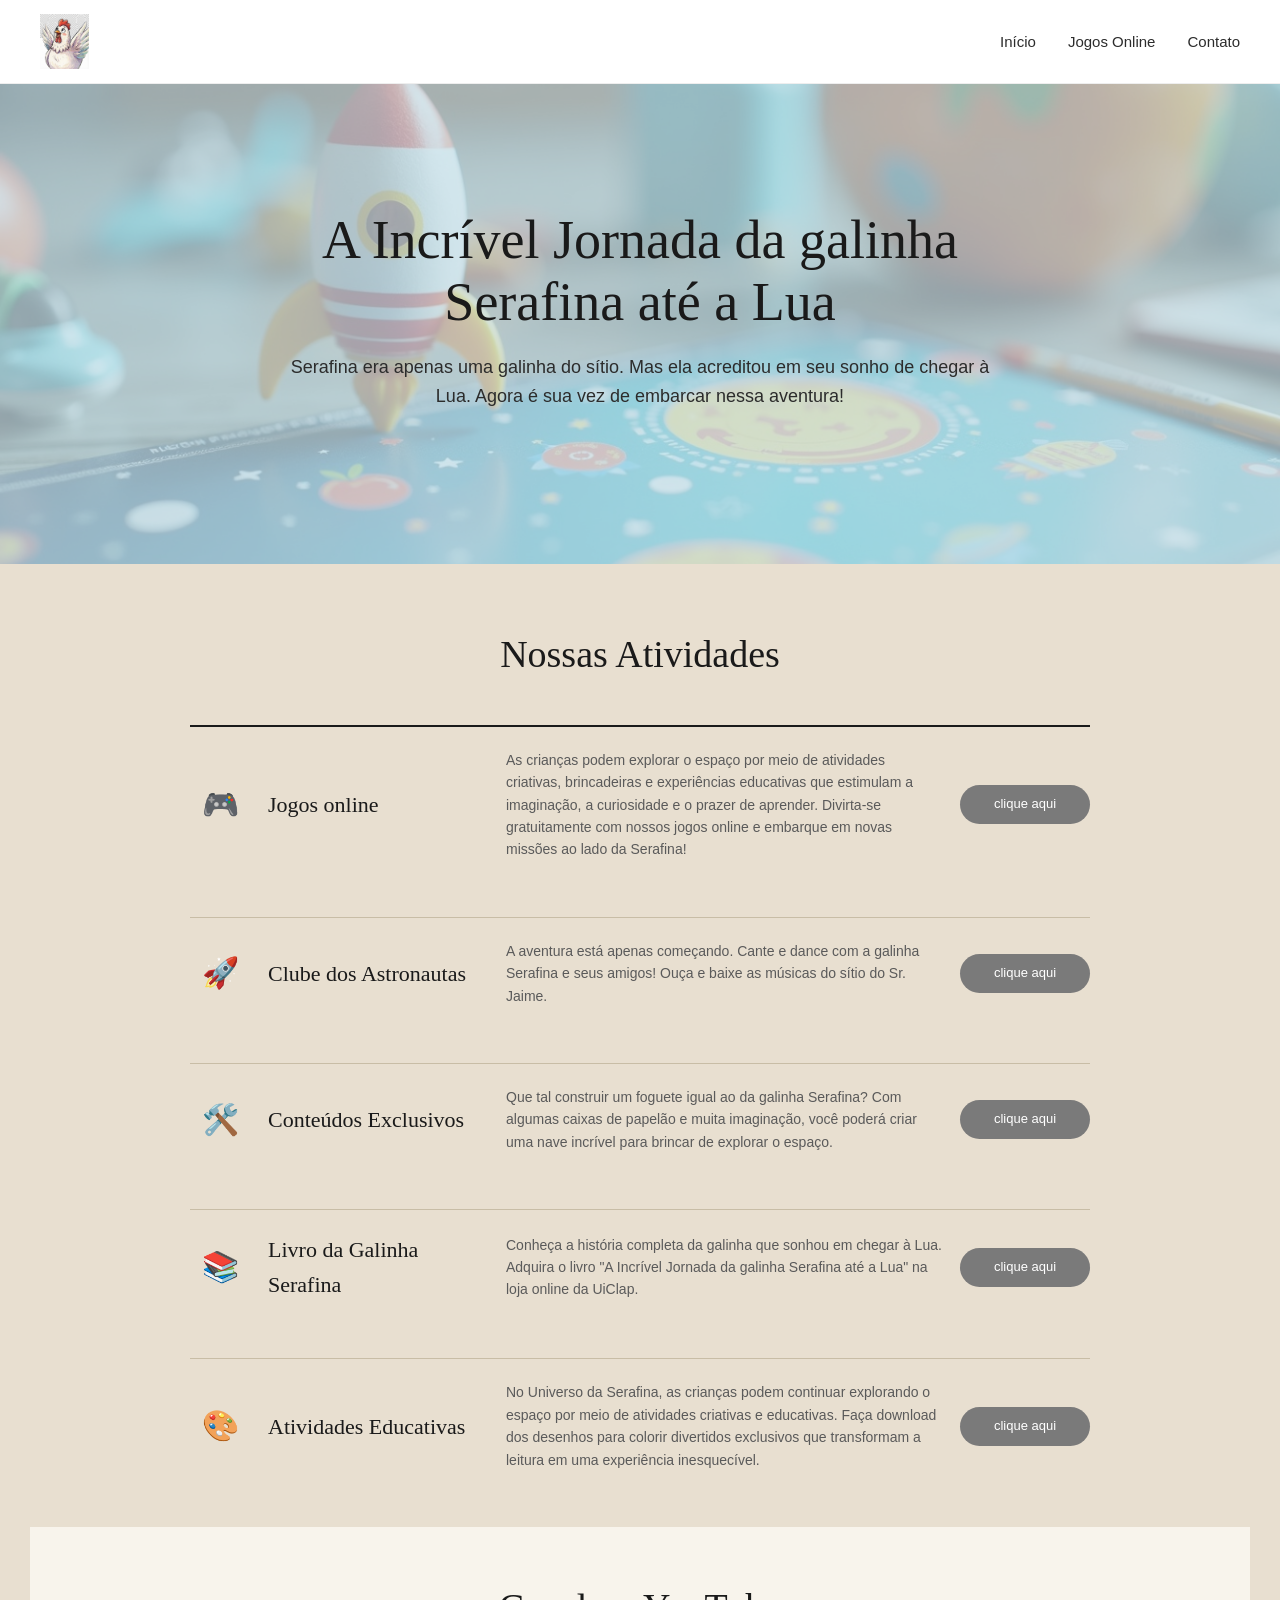
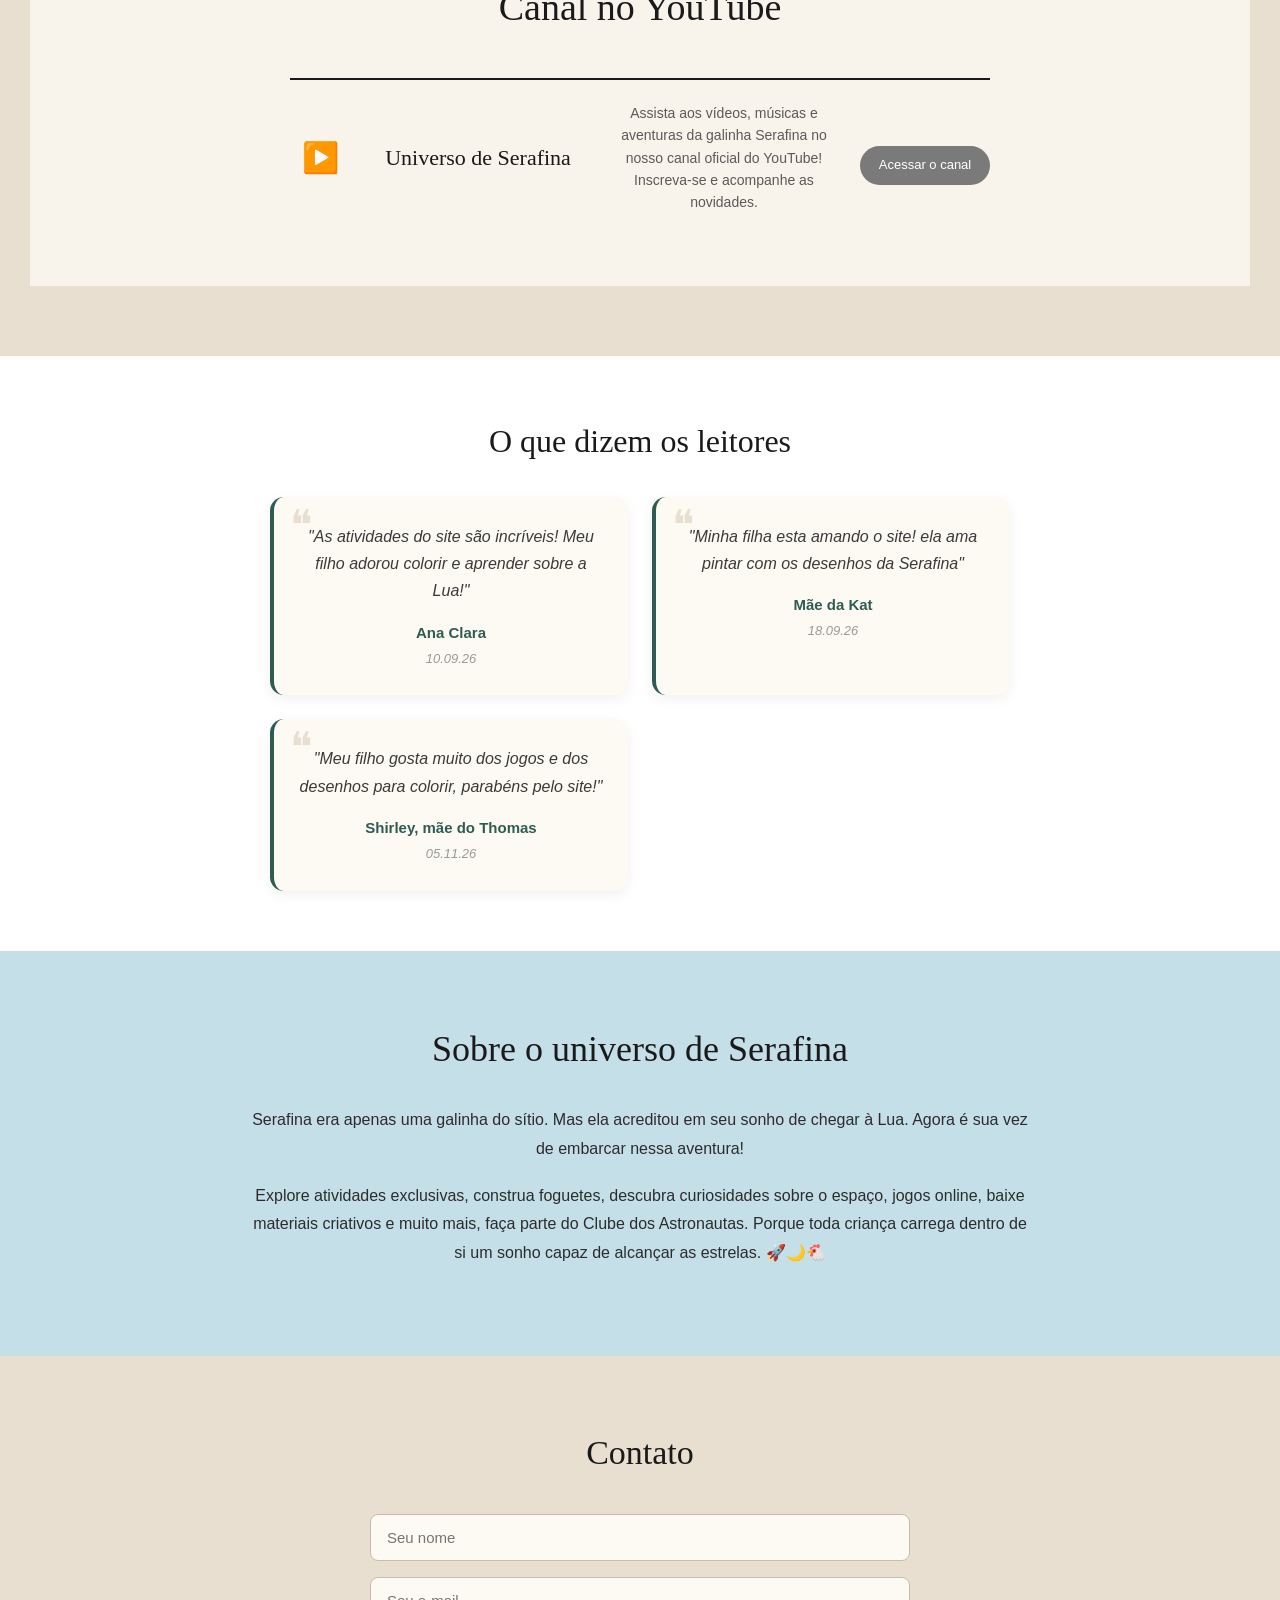
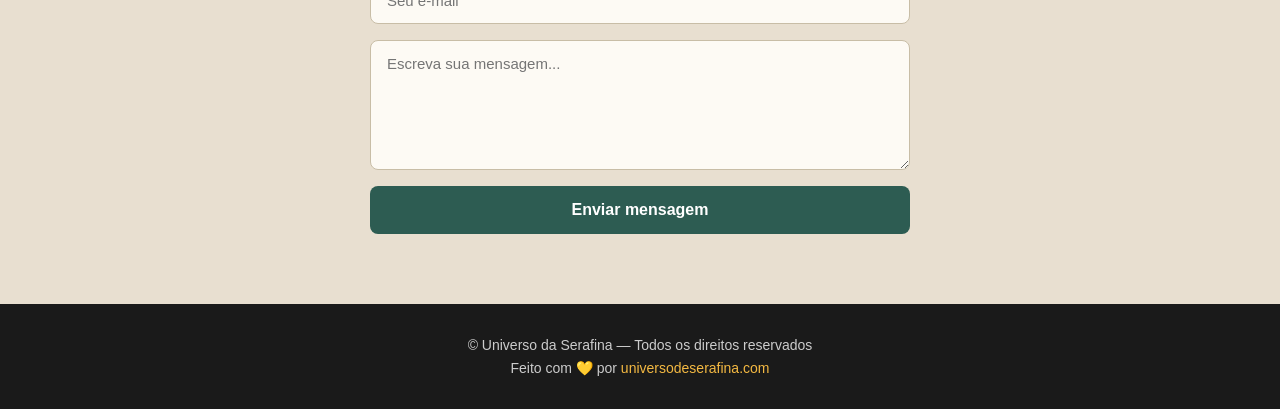
==== index.html @ d9c196f6 "Adiciona depoimento da Shirley e bloco do YouTube" ====
<!DOCTYPE html>
<html lang="pt-BR">
<head>
  <meta charset="UTF-8">
  <meta name="viewport" content="width=device-width, initial-scale=1.0">
  <title>Universo da Serafina — Histórias, atividades e aventuras para crianças</title>
  <meta name="description" content="Bem-vindo ao Universo da Serafina! Histórias, atividades e aventuras para crianças.">
  <link rel="stylesheet" href="css/style.css">
</head>
<body>

  <!-- ========== HEADER ========== -->
  <header>
    <a href="index.html" class="logo">
      <img src="imagens/logo.png" alt="Universo da Serafina">
    </a>
    <nav>
      <ul>
        <li><a href="index.html">Início</a></li>
        <li><a href="jogos.html">Jogos Online</a></li>
        <li><a href="#contato">Contato</a></li>
      </ul>
    </nav>
  </header>

  <!-- ========== HERO ========== -->
  <section class="hero">
    <div class="hero-content">
      <h1>A Incrível Jornada da galinha Serafina até a Lua</h1>
      <p>Serafina era apenas uma galinha do sítio. Mas ela acreditou em seu sonho de chegar à Lua. Agora é sua vez de embarcar nessa aventura!</p>
    </div>
  </section>

  <!-- ========== ATIVIDADES ========== -->
  <section class="atividades">
    <h2>Nossas Atividades</h2>

    <div class="card-atividade">
      <div class="icone">🎮</div>
      <h3>Jogos online</h3>
      <p>As crianças podem explorar o espaço por meio de atividades criativas, brincadeiras e experiências educativas que estimulam a imaginação, a curiosidade e o prazer de aprender. Divirta-se gratuitamente com nossos jogos online e embarque em novas missões ao lado da Serafina!</p>
      <a href="jogos.html" class="btn-card">clique aqui</a>
    </div>

    <div class="card-atividade">
      <div class="icone">🚀</div>
      <h3>Clube dos Astronautas</h3>
      <p>A aventura está apenas começando. Cante e dance com a galinha Serafina e seus amigos! Ouça e baixe as músicas do sítio do Sr. Jaime.</p>
      <a href="musicas.html" class="btn-card">clique aqui</a>
    </div>

    <div class="card-atividade">
      <div class="icone">🛠️</div>
      <h3>Conteúdos Exclusivos</h3>
      <p>Que tal construir um foguete igual ao da galinha Serafina? Com algumas caixas de papelão e muita imaginação, você poderá criar uma nave incrível para brincar de explorar o espaço.</p>
      <a href="foguete.html" class="btn-card">clique aqui</a>
    </div>

    <div class="card-atividade">
      <div class="icone">📚</div>
      <h3>Livro da Galinha Serafina</h3>
      <p>Conheça a história completa da galinha que sonhou em chegar à Lua. Adquira o livro "A Incrível Jornada da galinha Serafina até a Lua" na loja online da UiClap.</p>
      <a href="https://loja.uiclap.com/titulo/ua202649" target="_blank" rel="noopener" class="btn-card">clique aqui</a>
    </div>

    <div class="card-atividade">
      <div class="icone">🎨</div>
      <h3>Atividades Educativas</h3>
      <p>No Universo da Serafina, as crianças podem continuar explorando o espaço por meio de atividades criativas e educativas. Faça download dos desenhos para colorir divertidos exclusivos que transformam a leitura em uma experiência inesquecível.</p>
      <a href="desenhos.html" class="btn-card">clique aqui</a>
    </div>
  <!-- ========== YOUTUBE ========== -->
  <section class="atividades" style="background: #f8f4ec; padding-top: 50px; padding-bottom: 50px;">
    <h2>Canal no YouTube</h2>

    <div class="card-atividade" style="max-width: 700px; margin: 0 auto; text-align: center;">
      <div class="icone">▶️</div>
      <h3>Universo de Serafina</h3>
      <p>Assista aos vídeos, músicas e aventuras da galinha Serafina no nosso canal oficial do YouTube! Inscreva-se e acompanhe as novidades.</p>
      <a href="https://www.youtube.com/@UniversodeSerafina" target="_blank" class="btn-card" style="display: inline-block; margin-top: 15px;">
        Acessar o canal
      </a>
    </div>
  </section>
  </section>

<!-- ========== DEPOIMENTOS ========== -->
<section class="depoimento">
  <h2>O que dizem os leitores</h2>

  <div class="depoimentos-lista">

    <!-- ▼▼▼ DEPOIMENTO 1 ▼▼▼ -->
    <div class="depoimento-card">
      <p class="depoimento-texto">"As atividades do site são incríveis! Meu filho adorou colorir e aprender sobre a Lua!"</p>
      <p class="depoimento-autor">Ana Clara</p>
      <p class="depoimento-data">10.09.26</p>
    </div>
    <!-- ▲▲▲ FIM DO DEPOIMENTO 1 ▲▲▲ -->

    <!-- Adicione novos depoimentos copiando o bloco acima e colando aqui -->
    <!-- ▼▼▼ DEPOIMENTO NOVO ▼▼▼ -->
    <div class="depoimento-card">
      <p class="depoimento-texto">"Minha filha esta amando o site! ela ama pintar com os desenhos da Serafina"</p>
      <p class="depoimento-autor">Mãe da Kat</p>
      <p class="depoimento-data">18.09.26</p>
    </div>
    <!-- ▲▲▲ FIM DO DEPOIMENTO NOVO ▲▲▲ -->
    
    <!-- ▼▼▼ DEPOIMENTO 3 - Shirley ▼▼▼ -->
    <div class="depoimento-card">
      <p class="depoimento-texto">"Meu filho gosta muito dos jogos e dos desenhos para colorir, parabéns pelo site!"</p>
      <p class="depoimento-autor">Shirley, mãe do Thomas</p>
      <p class="depoimento-data">05.11.26</p>
    </div>
    <!-- ▲▲▲ FIM DO DEPOIMENTO 3 ▲▲▲ -->
  </div>
</section>

  <!-- ========== SOBRE ========== -->
  <section class="sobre">
    <div class="sobre-content">
      <h2>Sobre o universo de Serafina</h2>
      <p>Serafina era apenas uma galinha do sítio. Mas ela acreditou em seu sonho de chegar à Lua. Agora é sua vez de embarcar nessa aventura!</p>
      <p>Explore atividades exclusivas, construa foguetes, descubra curiosidades sobre o espaço, jogos online, baixe materiais criativos e muito mais, faça parte do Clube dos Astronautas. Porque toda criança carrega dentro de si um sonho capaz de alcançar as estrelas. 🚀🌙🐔</p>
    </div>
  </section>

  <!-- ========== CONTATO ========== -->
  <section class="contato" id="contato">
    <h2>Contato</h2>
    <form class="form-contato" action="https://formspree.io/f/xoevvyyv" method="POST">
      <input type="text" name="nome" placeholder="Seu nome" required>
      <input type="email" name="email" placeholder="Seu e-mail" required>
      <textarea name="mensagem" placeholder="Escreva sua mensagem..." required></textarea>
      <button type="submit">Enviar mensagem</button>
    </form>
  </section>

  <!-- ========== RODAPÉ ========== -->
  <footer>
    <p>© Universo da Serafina — Todos os direitos reservados</p>
    <p>Feito com 💛 por <a href="https://universodeserafina.com">universodeserafina.com</a></p>
  </footer>

</body>
</html>
---- css/style.css ----
/* ============================================
   UNIVERSO DA SERAFINA — Estilo principal
   ============================================ */

* {
  margin: 0;
  padding: 0;
  box-sizing: border-box;
}

:root {
  --azul-claro: #c5dfe8;
  --bege: #e8dfd0;
  --bege-escuro: #d9cdb8;
  --texto: #2c2c2c;
  --texto-claro: #5a5a5a;
  --verde-agua: #2d5c52;
  --dourado: #f4b942;
  --branco: #ffffff;
}

body {
  font-family: Arial, Helvetica, sans-serif;
  color: var(--texto);
  background: var(--branco);
  line-height: 1.6;
}

h1, h2, h3 {
  font-family: Georgia, 'Times New Roman', serif;
  font-weight: normal;
}

a {
  text-decoration: none;
  color: inherit;
}

img {
  max-width: 100%;
  height: auto;
  display: block;
}

/* ============================================
   HEADER
   ============================================ */

header {
  background: var(--branco);
  padding: 14px 40px;
  display: flex;
  align-items: center;
  justify-content: space-between;
  border-bottom: 1px solid #eee;
  position: sticky;
  top: 0;
  z-index: 100;
}

.logo img {
  height: 55px;
  width: auto;
}

nav ul {
  list-style: none;
  display: flex;
  gap: 32px;
}

nav a {
  color: var(--texto);
  font-size: 15px;
  transition: color 0.2s;
}

nav a:hover {
  color: var(--verde-agua);
}

/* ============================================
   HERO
   ============================================ */

.hero {
  position: relative;
  background-image: url('../imagens/fundo-foguete.jpg');
  background-size: cover;
  background-position: center;
  min-height: 480px;
  display: flex;
  align-items: center;
  justify-content: center;
  text-align: center;
  padding: 60px 30px;
}

.hero::before {
  content: '';
  position: absolute;
  inset: 0;
  background: rgba(197, 223, 232, 0.72);
}

.hero-content {
  position: relative;
  z-index: 2;
  max-width: 720px;
}

.hero h1 {
  font-size: clamp(30px, 6vw, 54px);
  color: #1a1a1a;
  line-height: 1.15;
  margin-bottom: 20px;
}

.hero p {
  font-size: clamp(15px, 2vw, 18px);
  color: var(--texto);
  margin-bottom: 28px;
}

.btn-primario {
  display: inline-block;
  background: var(--verde-agua);
  color: var(--branco);
  padding: 13px 32px;
  border-radius: 30px;
  font-size: 15px;
  font-weight: bold;
  transition: all 0.25s;
  border: none;
  cursor: pointer;
}

.btn-primario:hover {
  background: #1f4740;
  transform: translateY(-2px);
}

/* ============================================
   SEÇÃO ATIVIDADES
   ============================================ */

.atividades {
  background: var(--bege);
  padding: 60px 30px 70px;
}

.atividades h2 {
  font-size: clamp(26px, 4vw, 38px);
  text-align: center;
  color: #1a1a1a;
  margin-bottom: 40px;
}

.card-atividade {
  max-width: 900px;
  margin: 0 auto 34px;
  padding: 22px 0;
  border-top: 1px solid #c8bda6;
  display: grid;
  grid-template-columns: 60px 220px 1fr 130px;
  gap: 18px;
  align-items: center;
}

.card-atividade:first-of-type {
  border-top: 2px solid #1a1a1a;
}

.card-atividade .icone {
  font-size: 30px;
  text-align: center;
}

.card-atividade h3 {
  font-size: 22px;
  color: #1a1a1a;
}

.card-atividade p {
  font-size: 14px;
  color: var(--texto-claro);
}

.card-atividade .btn-card {
  background: #7a7a7a;
  color: var(--branco);
  padding: 9px 18px;
  border-radius: 20px;
  font-size: 13px;
  text-align: center;
  transition: background 0.2s;
  white-space: nowrap;
}

.card-atividade .btn-card:hover {
  background: #5a5a5a;
}

/* ============================================
   DEPOIMENTO
   ============================================ */

.depoimento {
  padding: 60px 30px;
  text-align: center;
  background: var(--branco);
}

.depoimento h2 {
  font-size: clamp(24px, 4vw, 32px);
  margin-bottom: 30px;
  color: #1a1a1a;
}

.depoimento blockquote {
  max-width: 640px;
  margin: 0 auto;
  font-size: 17px;
  font-style: italic;
  color: #3a3a3a;
  line-height: 1.6;
}

.depoimento cite {
  display: block;
  margin-top: 16px;
  font-style: normal;
  font-weight: bold;
  color: var(--verde-agua);
}

.depoimento small {
  display: block;
  color: #999;
  margin-top: 4px;
}

/* ============================================
   SOBRE
   ============================================ */

.sobre {
  background: var(--azul-claro);
  padding: 70px 30px;
}

.sobre-content {
  max-width: 780px;
  margin: 0 auto;
  text-align: center;
}

.sobre h2 {
  font-size: clamp(26px, 4vw, 36px);
  margin-bottom: 28px;
  color: #1a1a1a;
}

.sobre p {
  font-size: 16px;
  color: #2c2c2c;
  line-height: 1.8;
  margin-bottom: 18px;
}

/* ============================================
   CONTATO
   ============================================ */

.contato {
  background: var(--bege);
  padding: 70px 30px;
}

.contato h2 {
  text-align: center;
  font-size: clamp(26px, 4vw, 34px);
  margin-bottom: 34px;
  color: #1a1a1a;
}

.form-contato {
  max-width: 540px;
  margin: 0 auto;
  display: flex;
  flex-direction: column;
  gap: 16px;
}

.form-contato input,
.form-contato textarea {
  width: 100%;
  padding: 14px 16px;
  border: 1px solid #c8bda6;
  border-radius: 8px;
  font-family: inherit;
  font-size: 15px;
  background: #fdfaf4;
}

.form-contato textarea {
  min-height: 130px;
  resize: vertical;
}

.form-contato button {
  background: var(--verde-agua);
  color: var(--branco);
  border: none;
  padding: 15px;
  border-radius: 8px;
  font-size: 16px;
  font-weight: bold;
  cursor: pointer;
  transition: background 0.2s;
}

.form-contato button:hover {
  background: #1f4740;
}

/* ============================================
   RODAPÉ
   ============================================ */

footer {
  background: #1a1a1a;
  color: #ccc;
  text-align: center;
  padding: 30px 20px;
  font-size: 14px;
}

footer a {
  color: var(--dourado);
}

/* ============================================
   PÁGINA DE JOGOS
   ============================================ */

.jogos-intro {
  background: var(--azul-claro);
  padding: 50px 30px;
  text-align: center;
}

.jogos-intro h1 {
  font-size: clamp(28px, 5vw, 42px);
  color: #1a1a1a;
  margin-bottom: 20px;
}

.jogos-intro p {
  max-width: 780px;
  margin: 0 auto;
  font-size: 16px;
  color: #2c2c2c;
  line-height: 1.7;
}

.jogos-lista {
  padding: 60px 30px;
  background: var(--bege);
}

.jogo-card {
  max-width: 900px;
  margin: 0 auto 50px;
  background: var(--branco);
  border-radius: 14px;
  overflow: hidden;
  box-shadow: 0 4px 18px rgba(0,0,0,0.08);
}

.jogo-card-topo {
  display: grid;
  grid-template-columns: 1fr 1fr;
  gap: 24px;
  padding: 26px;
  align-items: center;
}

.jogo-card-topo img {
  width: 100%;
  border-radius: 10px;
}

.jogo-info h3 {
  font-size: 22px;
  color: #1a1a1a;
  margin-bottom: 12px;
}

.jogo-info p {
  font-size: 15px;
  color: var(--texto-claro);
  line-height: 1.6;
  margin-bottom: 16px;
}

.jogo-info ul {
  list-style: none;
  font-size: 14px;
  color: #444;
  margin-bottom: 20px;
}

.jogo-info ul li {
  margin-bottom: 4px;
}

.jogo-info .btn-jogar {
  background: var(--dourado);
  color: #1a1a1a;
  padding: 11px 26px;
  border-radius: 22px;
  font-weight: bold;
  font-size: 14px;
  cursor: pointer;
  border: none;
  transition: background 0.2s;
}

.jogo-info .btn-jogar:hover {
  background: #e0a82e;
}

.jogo-iframe {
  display: none;
  width: 100%;
  border-top: 1px solid #eee;
}

.jogo-iframe.ativo {
  display: block;
}

.jogo-iframe iframe {
  width: 100%;
  height: 720px;
  border: 0;
  display: block;
}

.btn-fechar {
  background: #ddd;
  color: #333;
  border: none;
  padding: 10px 20px;
  font-size: 13px;
  cursor: pointer;
  width: 100%;
}

.btn-fechar:hover {
  background: #ccc;
}

/* ============================================
   RESPONSIVO
   ============================================ */

@media (max-width: 768px) {
  header {
    padding: 12px 20px;
    flex-direction: column;
    gap: 12px;
  }

  nav ul {
    gap: 20px;
  }

  .card-atividade {
    grid-template-columns: 40px 1fr;
    gap: 12px;
    padding: 18px 0;
  }

  .card-atividade p,
  .card-atividade .btn-card {
    grid-column: 2;
  }

  .jogo-card-topo {
    grid-template-columns: 1fr;
  }

  .jogo-iframe iframe {
    height: 600px;
  }
}

@media (max-width: 480px) {
  .hero {
    min-height: 380px;
    padding: 40px 20px;
  }

  .card-atividade .btn-card {
    justify-self: start;
  }

  .jogo-iframe iframe {
    height: 560px;
  }
}

/* ============================================
   PÁGINAS INTERNAS (intro genérica)
   ============================================ */

.pagina-intro {
  background: var(--azul-claro);
  padding: 60px 30px 50px;
  text-align: center;
}

.pagina-intro h1 {
  font-size: clamp(28px, 5vw, 42px);
  color: #1a1a1a;
  margin-bottom: 16px;
}

.pagina-intro p {
  max-width: 720px;
  margin: 0 auto;
  font-size: 17px;
  color: #2c2c2c;
  line-height: 1.6;
}

/* ============================================
   PÁGINA DE MÚSICAS
   ============================================ */

.musicas-lista {
  background: var(--bege);
  padding: 60px 30px 80px;
}

.musica-card {
  max-width: 780px;
  margin: 0 auto 24px;
  background: var(--branco);
  border-radius: 14px;
  padding: 22px 26px;
  display: grid;
  grid-template-columns: 60px 1fr auto auto;
  gap: 18px;
  align-items: center;
  box-shadow: 0 4px 14px rgba(0,0,0,0.06);
}

.musica-icone {
  font-size: 32px;
  text-align: center;
}

.musica-info h3 {
  font-size: 20px;
  color: #1a1a1a;
  margin-bottom: 4px;
}

.musica-autor {
  font-size: 13px;
  color: #888;
}

.musica-card audio {
  height: 40px;
  max-width: 260px;
}

.btn-download {
  background: var(--verde-agua);
  color: var(--branco);
  padding: 10px 18px;
  border-radius: 22px;
  font-size: 13px;
  font-weight: bold;
  white-space: nowrap;
  transition: background 0.2s;
  display: inline-block;
  text-align: center;
}

.btn-download:hover {
  background: #1f4740;
}

/* Responsivo músicas */
@media (max-width: 720px) {
  .musica-card {
    grid-template-columns: 1fr;
    text-align: center;
    padding: 22px 20px;
  }

  .musica-card audio {
    width: 100%;
    max-width: 100%;
  }

  .btn-download {
    justify-self: center;
  }
}

/* ============================================
   PÁGINA DO FOGUETE
   ============================================ */

.foguete-conteudo {
  background: var(--bege);
  padding: 60px 30px 80px;
}

.foguete-card {
  max-width: 640px;
  margin: 0 auto 40px;
  background: var(--branco);
  border-radius: 16px;
  padding: 40px 30px;
  text-align: center;
  box-shadow: 0 6px 20px rgba(0,0,0,0.08);
}

.foguete-icone {
  font-size: 56px;
  margin-bottom: 16px;
}

.foguete-card h2 {
  font-size: 26px;
  color: #1a1a1a;
  margin-bottom: 16px;
}

.foguete-card p {
  font-size: 16px;
  color: var(--texto-claro);
  line-height: 1.7;
  margin-bottom: 24px;
}

.btn-grande {
  font-size: 17px;
  padding: 15px 38px;
}

.foguete-aviso {
  max-width: 640px;
  margin: 0 auto 50px;
  background: #fff4d6;
  border-left: 5px solid var(--dourado);
  padding: 16px 22px;
  border-radius: 8px;
  font-size: 15px;
  color: #6b4f0f;
  line-height: 1.6;
}

.foguete-passos {
  max-width: 720px;
  margin: 0 auto 50px;
}

.foguete-passos h2 {
  text-align: center;
  font-size: 28px;
  color: #1a1a1a;
  margin-bottom: 32px;
}

.passo-item {
  display: flex;
  gap: 20px;
  align-items: flex-start;
  background: var(--branco);
  border-radius: 12px;
  padding: 20px 24px;
  margin-bottom: 16px;
  box-shadow: 0 3px 10px rgba(0,0,0,0.05);
}

.passo-numero {
  flex-shrink: 0;
  width: 42px;
  height: 42px;
  background: var(--verde-agua);
  color: var(--branco);
  border-radius: 50%;
  display: flex;
  align-items: center;
  justify-content: center;
  font-size: 20px;
  font-weight: bold;
}

.passo-item h3 {
  font-size: 18px;
  color: #1a1a1a;
  margin-bottom: 6px;
}

.passo-item p {
  font-size: 14px;
  color: var(--texto-claro);
  line-height: 1.6;
}

.foguete-cta {
  max-width: 640px;
  margin: 0 auto;
  text-align: center;
  padding: 30px;
  background: var(--azul-claro);
  border-radius: 16px;
}

.foguete-cta p {
  font-size: 17px;
  color: #1a1a1a;
  margin-bottom: 20px;
  font-weight: bold;
}

/* Responsivo foguete */
@media (max-width: 600px) {
  .foguete-card {
    padding: 30px 22px;
  }

  .passo-item {
    padding: 16px 18px;
    gap: 14px;
  }

  .passo-numero {
    width: 36px;
    height: 36px;
    font-size: 17px;
  }
}

/* ============================================
   PÁGINA DE DESENHOS
   ============================================ */

.galeria-desenhos {
  background: var(--bege);
  padding: 60px 30px 80px;
}

.galeria-grid {
  max-width: 1100px;
  margin: 0 auto;
  display: grid;
  grid-template-columns: repeat(auto-fill, minmax(240px, 1fr));
  gap: 26px;
}

.desenho-card {
  background: var(--branco);
  border-radius: 14px;
  overflow: hidden;
  box-shadow: 0 4px 14px rgba(0,0,0,0.07);
  text-align: center;
  padding-bottom: 18px;
  transition: transform 0.2s, box-shadow 0.2s;
}

.desenho-card:hover {
  transform: translateY(-3px);
  box-shadow: 0 8px 22px rgba(0,0,0,0.12);
}

.desenho-card img {
  width: 100%;
  aspect-ratio: 3/4;
  object-fit: cover;
  background: #f4f4f4;
  border-bottom: 1px solid #eee;
}

.desenho-titulo {
  font-size: 14px;
  color: #1a1a1a;
  font-weight: bold;
  margin: 14px 14px 12px;
  line-height: 1.4;
  min-height: 40px;
}

.desenho-card .btn-download {
  display: inline-block;
}

/* Responsivo galeria */
@media (max-width: 600px) {
  .galeria-grid {
    grid-template-columns: repeat(auto-fill, minmax(150px, 1fr));
    gap: 16px;
  }

  .desenho-titulo {
    font-size: 12px;
    min-height: auto;
    margin: 10px 8px 8px;
  }

  .desenho-card .btn-download {
    font-size: 12px;
    padding: 8px 14px;
  }
}

/* ============================================
   DEPOIMENTOS (versão atualizada)
   ============================================ */

.depoimentos-lista {
  max-width: 780px;
  margin: 0 auto;
  display: grid;
  grid-template-columns: repeat(auto-fit, minmax(280px, 1fr));
  gap: 24px;
  padding: 0 20px;
}

.depoimento-card {
  background: #fdfaf4;
  border-radius: 14px;
  padding: 26px 24px;
  box-shadow: 0 4px 14px rgba(0,0,0,0.06);
  position: relative;
  border-left: 4px solid var(--verde-agua);
}

.depoimento-card::before {
  content: '❝';
  position: absolute;
  top: 8px;
  left: 16px;
  font-size: 42px;
  color: #e8dfd0;
  font-family: Georgia, serif;
  line-height: 1;
}

.depoimento-texto {
  font-size: 16px;
  font-style: italic;
  color: #3a3a3a;
  line-height: 1.7;
  margin-bottom: 16px;
  position: relative;
  z-index: 1;
}

.depoimento-autor {
  font-weight: bold;
  color: var(--verde-agua);
  font-size: 15px;
  margin-bottom: 4px;
}

.depoimento-data {
  font-size: 13px;
  color: #999;
  font-style: italic;
}
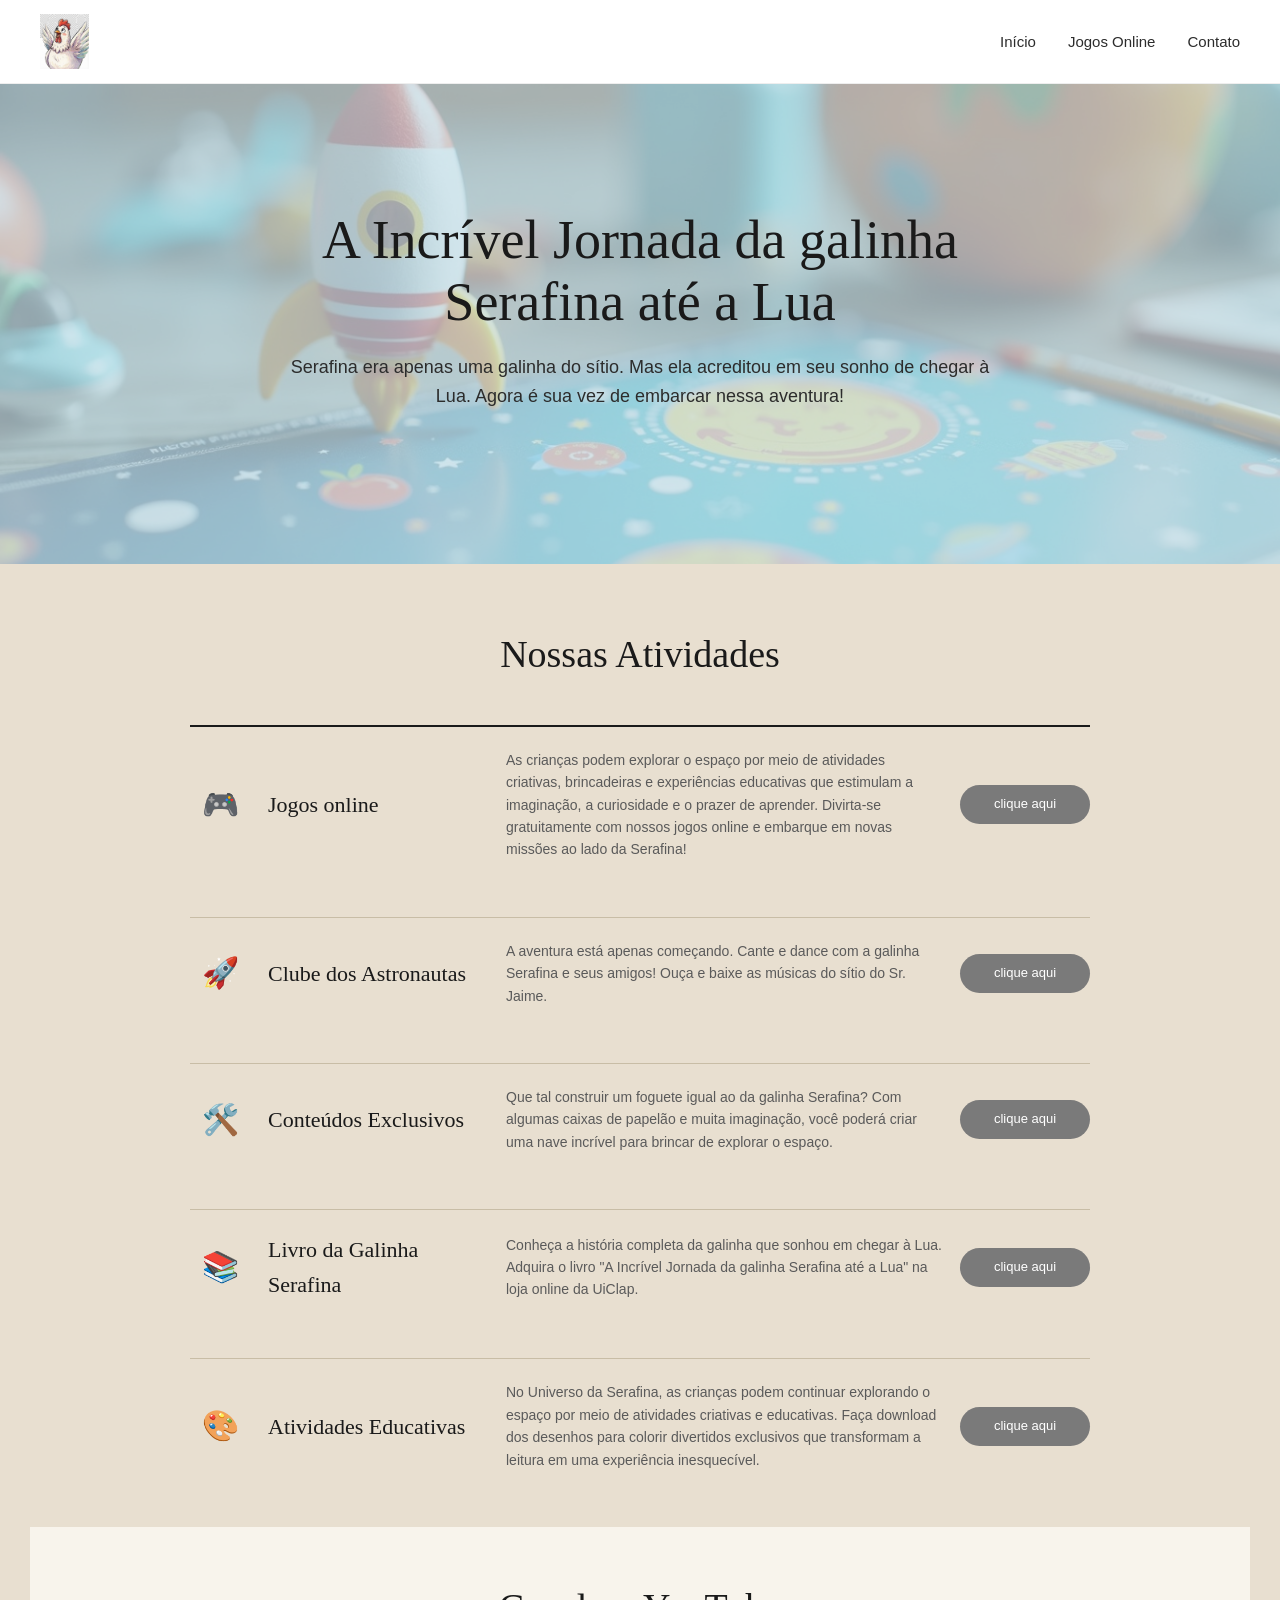
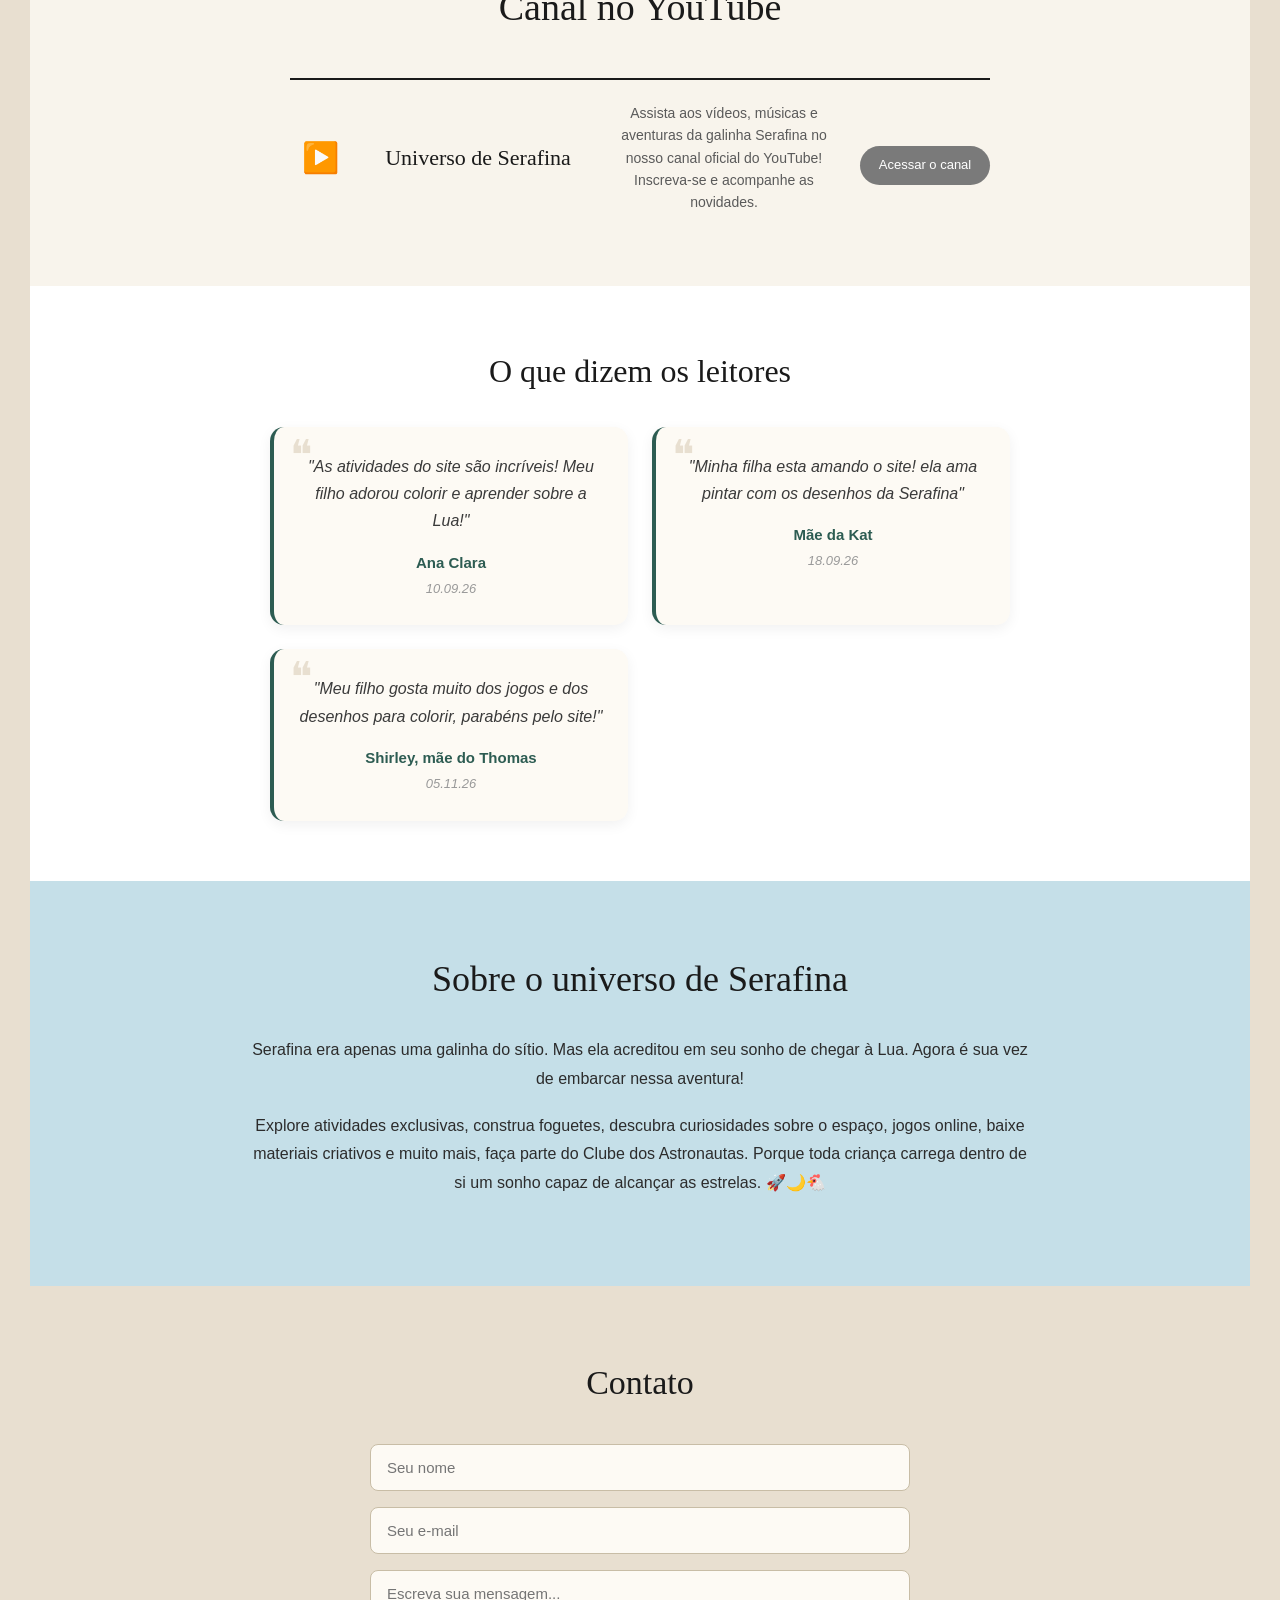
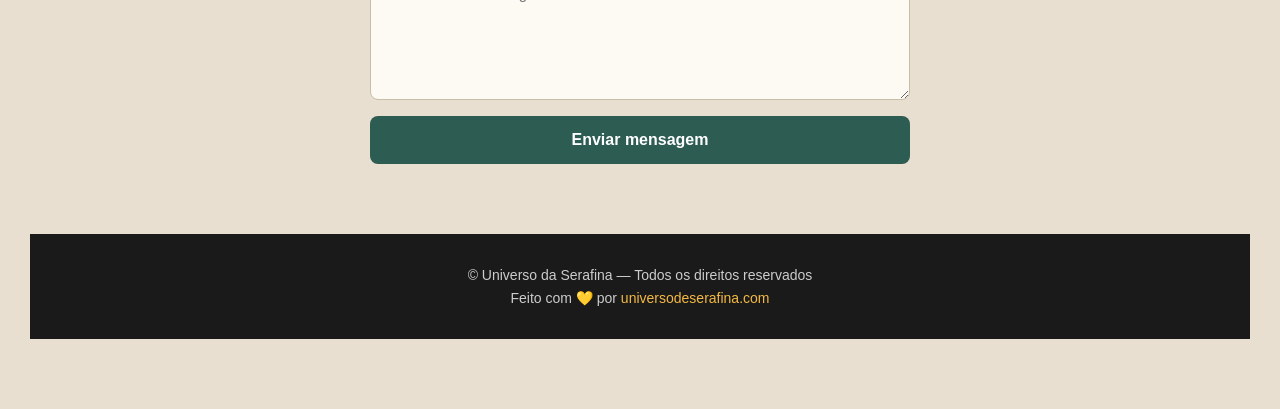
==== commit b2da7035: "Update index.html" ====
--- a/index.html
+++ b/index.html
@@ -69,7 +69,8 @@
       <p>No Universo da Serafina, as crianças podem continuar explorando o espaço por meio de atividades criativas e educativas. Faça download dos desenhos para colorir divertidos exclusivos que transformam a leitura em uma experiência inesquecível.</p>
       <a href="desenhos.html" class="btn-card">clique aqui</a>
     </div>
-  <!-- ========== YOUTUBE ========== -->
+  
+   <!-- ========== YOUTUBE ========== -->
   <section class="atividades" style="background: #f8f4ec; padding-top: 50px; padding-bottom: 50px;">
     <h2>Canal no YouTube</h2>
 
@@ -81,7 +82,6 @@
         Acessar o canal
       </a>
     </div>
-  </section>
   </section>
 
 <!-- ========== DEPOIMENTOS ========== -->
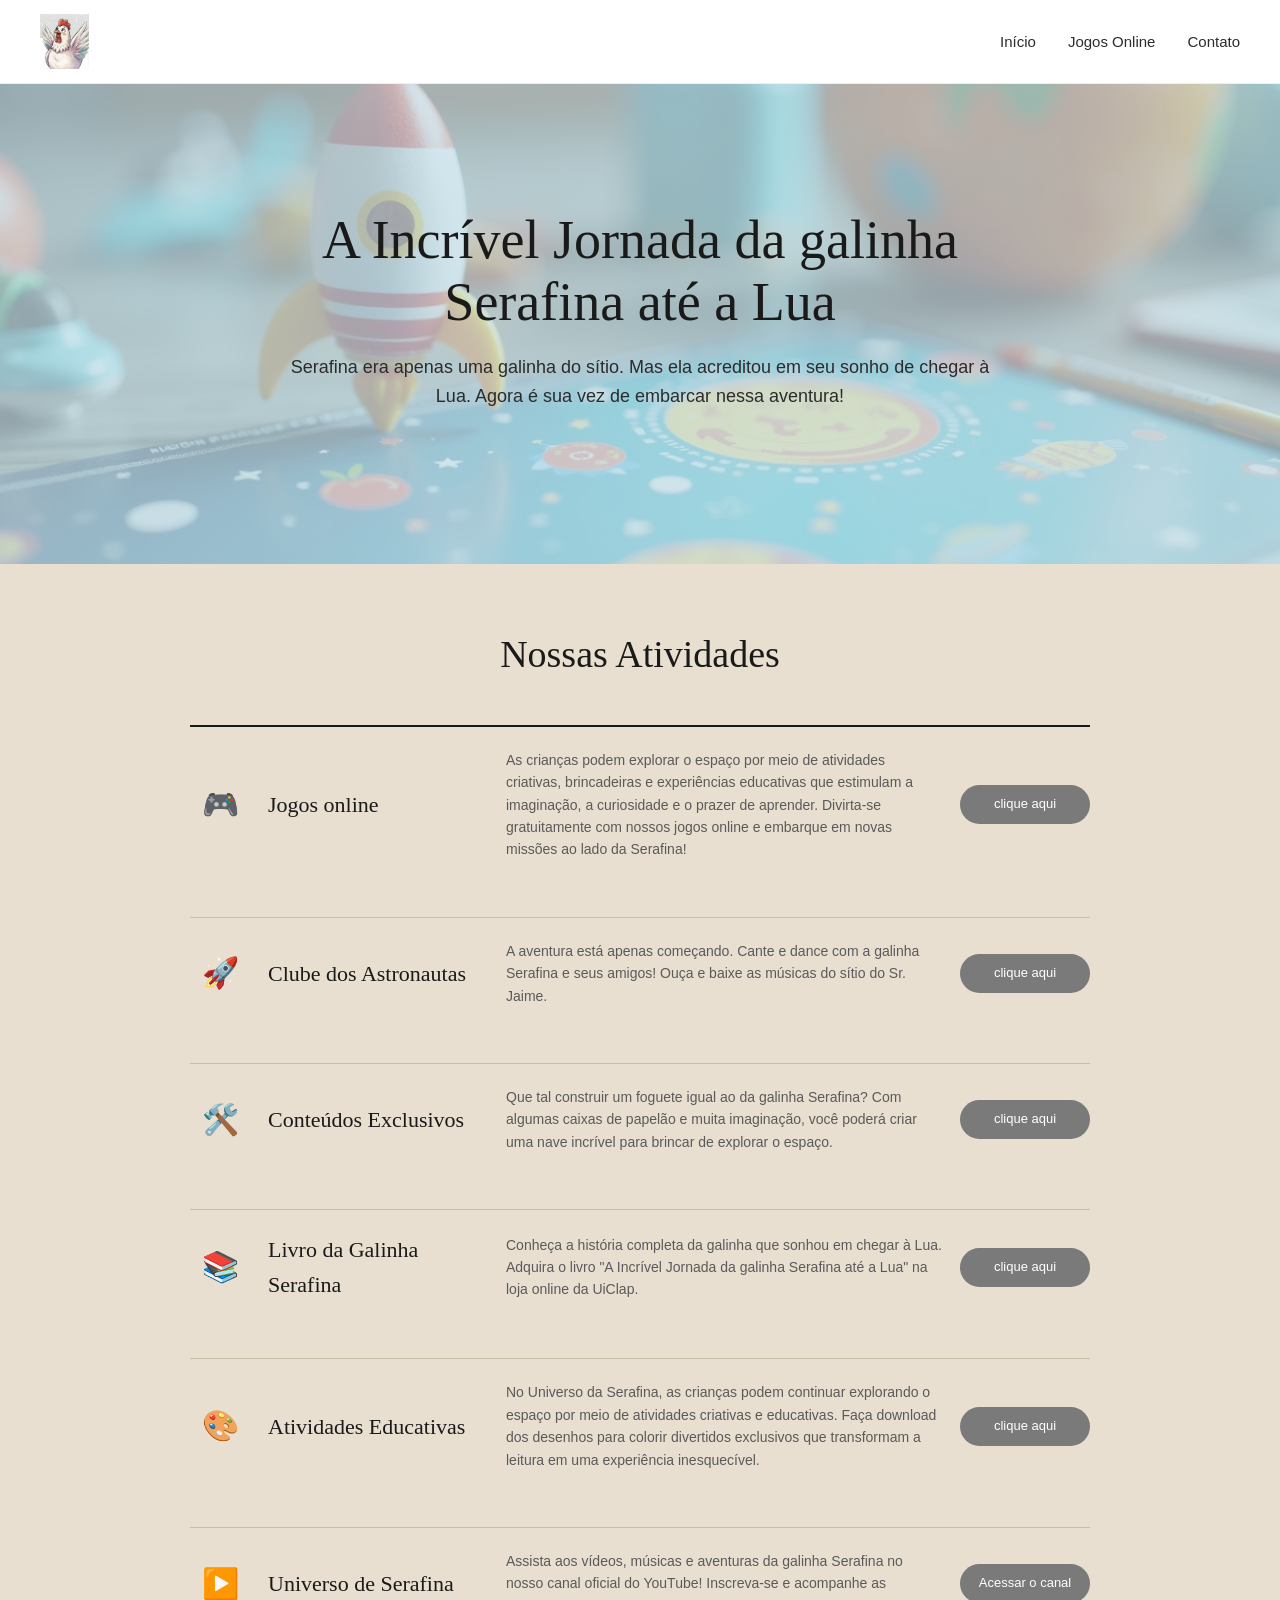
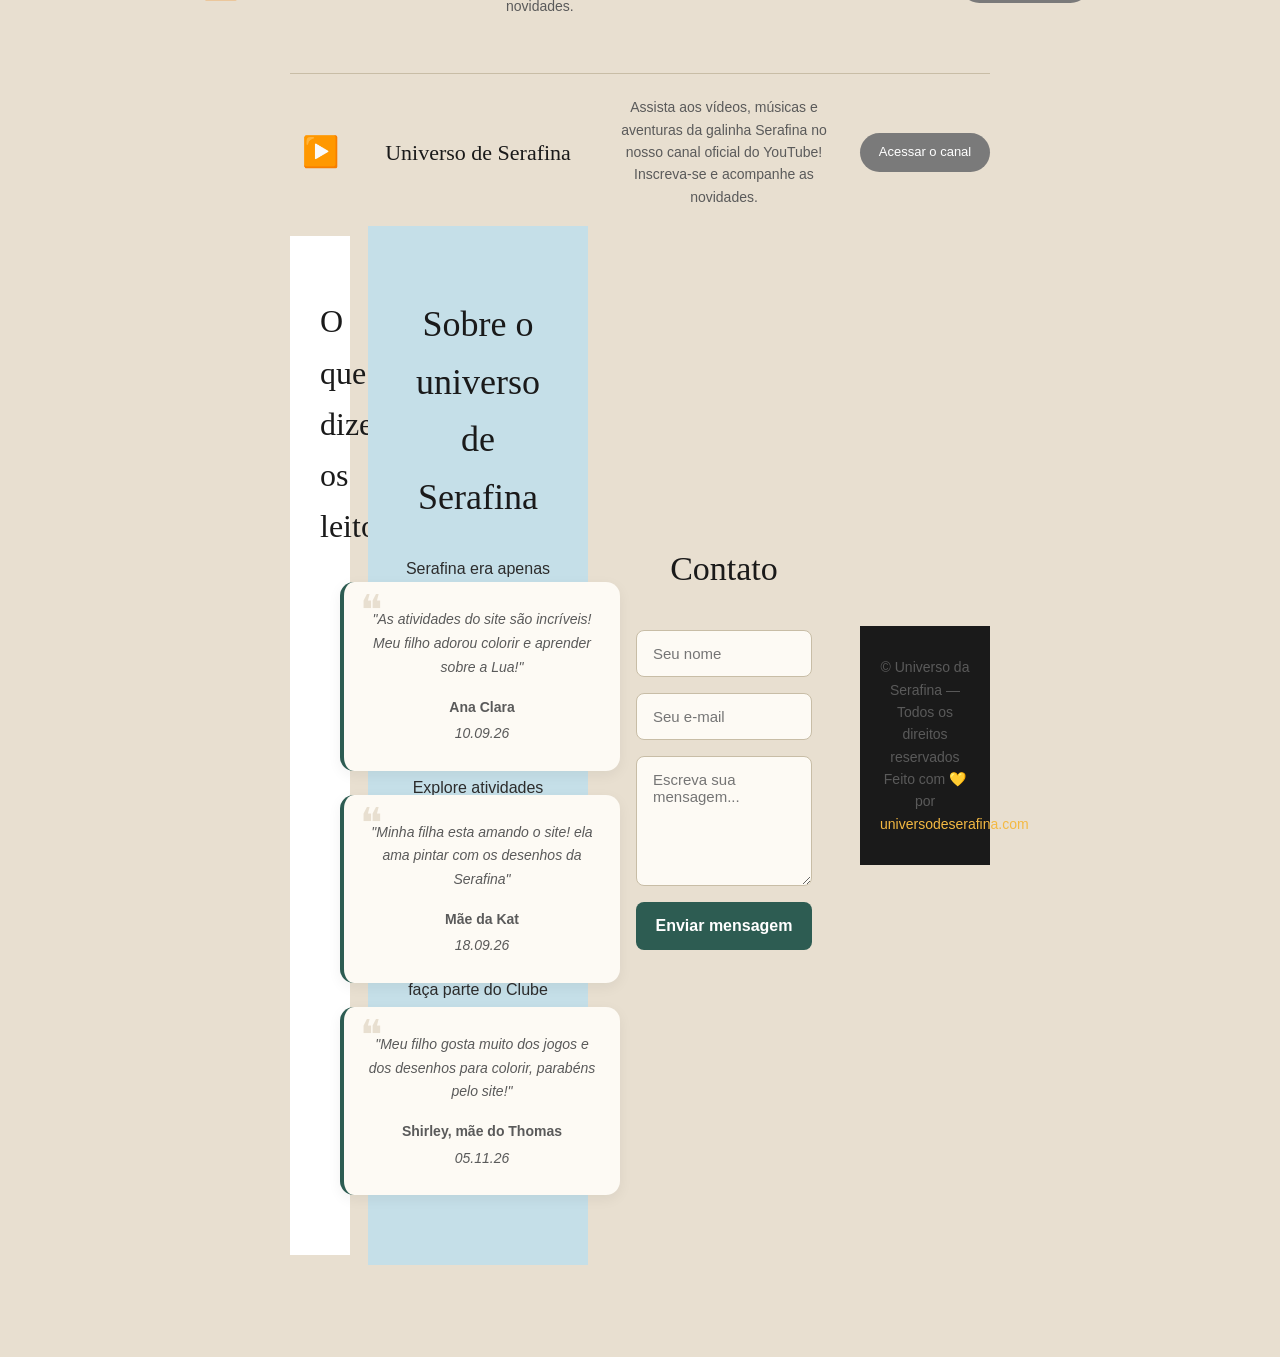
==== commit dd823087: "Update index.html" ====
--- a/index.html
+++ b/index.html
@@ -69,20 +69,20 @@
       <p>No Universo da Serafina, as crianças podem continuar explorando o espaço por meio de atividades criativas e educativas. Faça download dos desenhos para colorir divertidos exclusivos que transformam a leitura em uma experiência inesquecível.</p>
       <a href="desenhos.html" class="btn-card">clique aqui</a>
     </div>
-  
-   <!-- ========== YOUTUBE ========== -->
-  <section class="atividades" style="background: #f8f4ec; padding-top: 50px; padding-bottom: 50px;">
-    <h2>Canal no YouTube</h2>
 
+    <div class="card-atividade">
+     <div class="icone">▶️</div>
+      <h3>Universo de Serafina</h3>
+      <p>Assista aos vídeos, músicas e aventuras da galinha Serafina no nosso canal oficial do YouTube! Inscreva-se e acompanhe as novidades.</p>
+      <a href="desenhos.html" class="btn-card">Acessar o canal</a>
+    </div>
+    
     <div class="card-atividade" style="max-width: 700px; margin: 0 auto; text-align: center;">
       <div class="icone">▶️</div>
       <h3>Universo de Serafina</h3>
       <p>Assista aos vídeos, músicas e aventuras da galinha Serafina no nosso canal oficial do YouTube! Inscreva-se e acompanhe as novidades.</p>
-      <a href="https://www.youtube.com/@UniversodeSerafina" target="_blank" class="btn-card" style="display: inline-block; margin-top: 15px;">
-        Acessar o canal
-      </a>
-    </div>
-  </section>
+      <a href="https://www.youtube.com/@UniversodeSerafina" target="_blank" rel="noopener" class="btn-card">Acessar o canal</a>
+      
 
 <!-- ========== DEPOIMENTOS ========== -->
 <section class="depoimento">
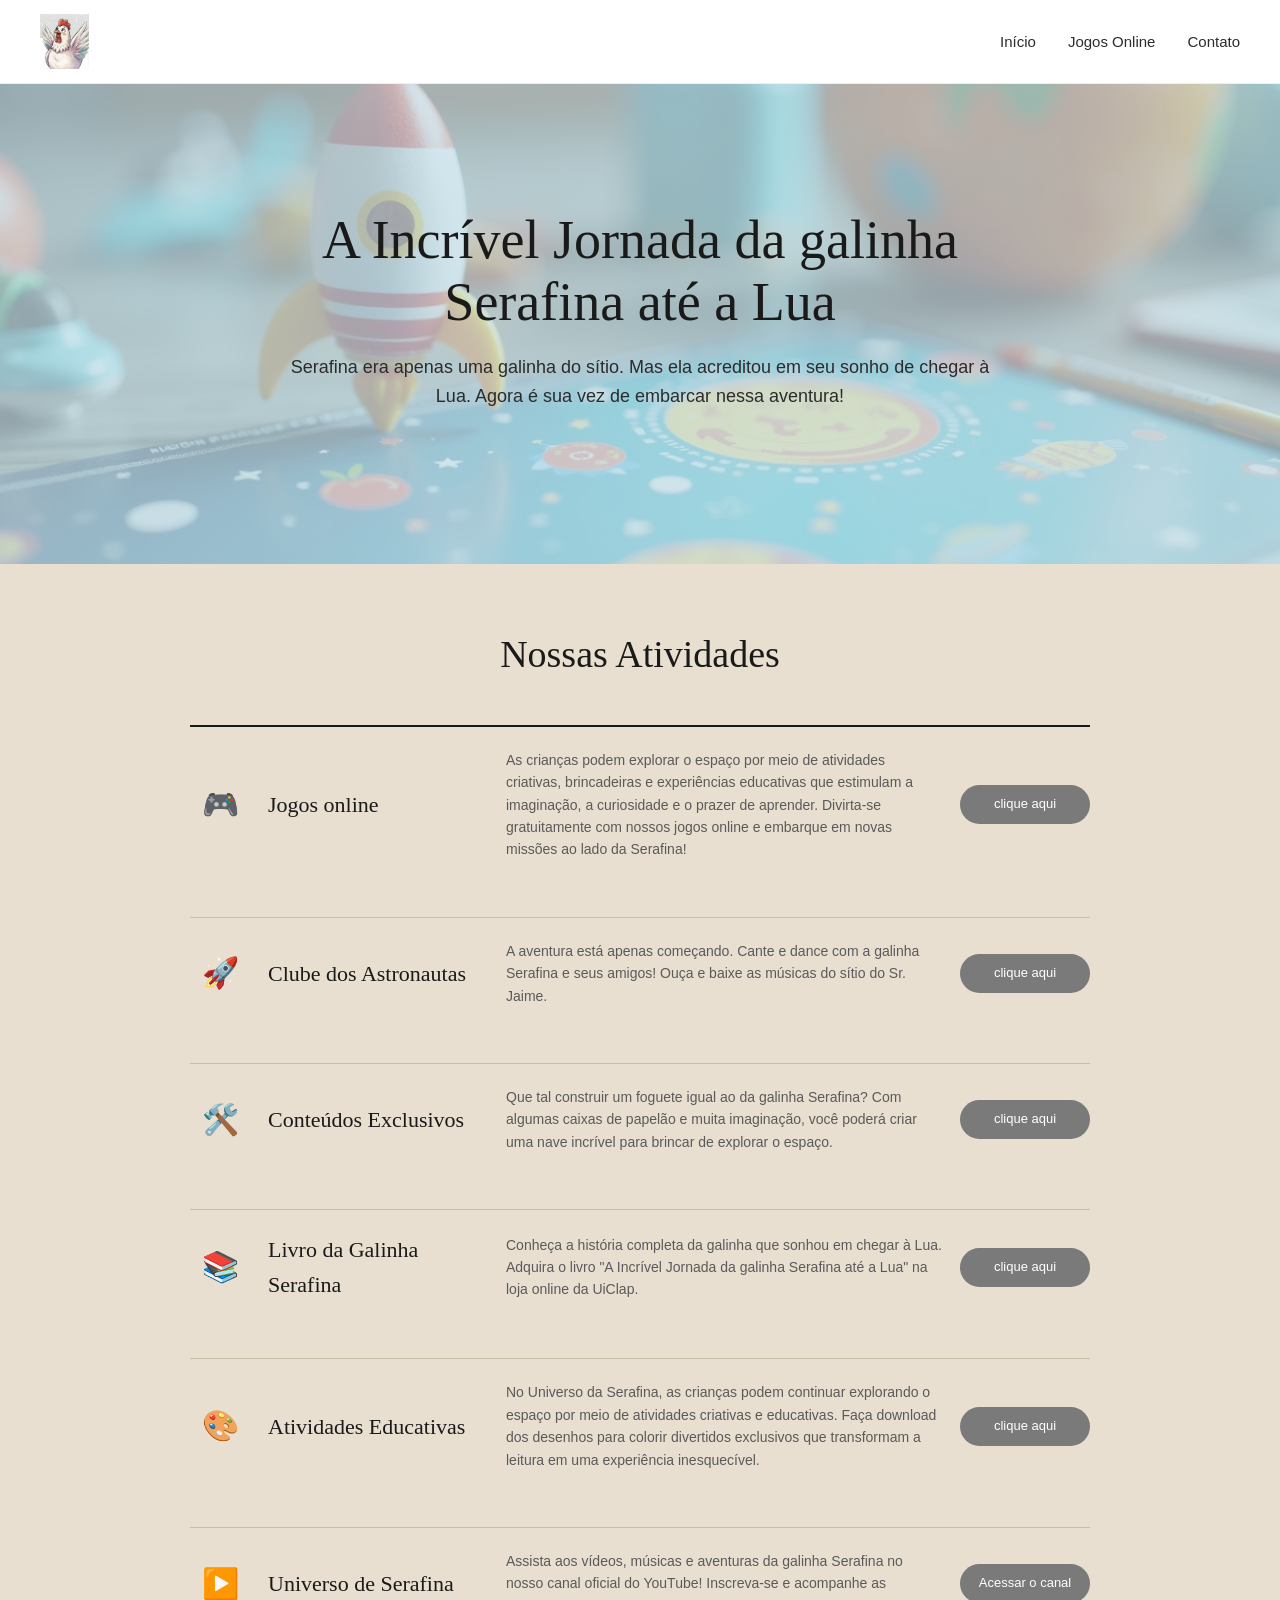
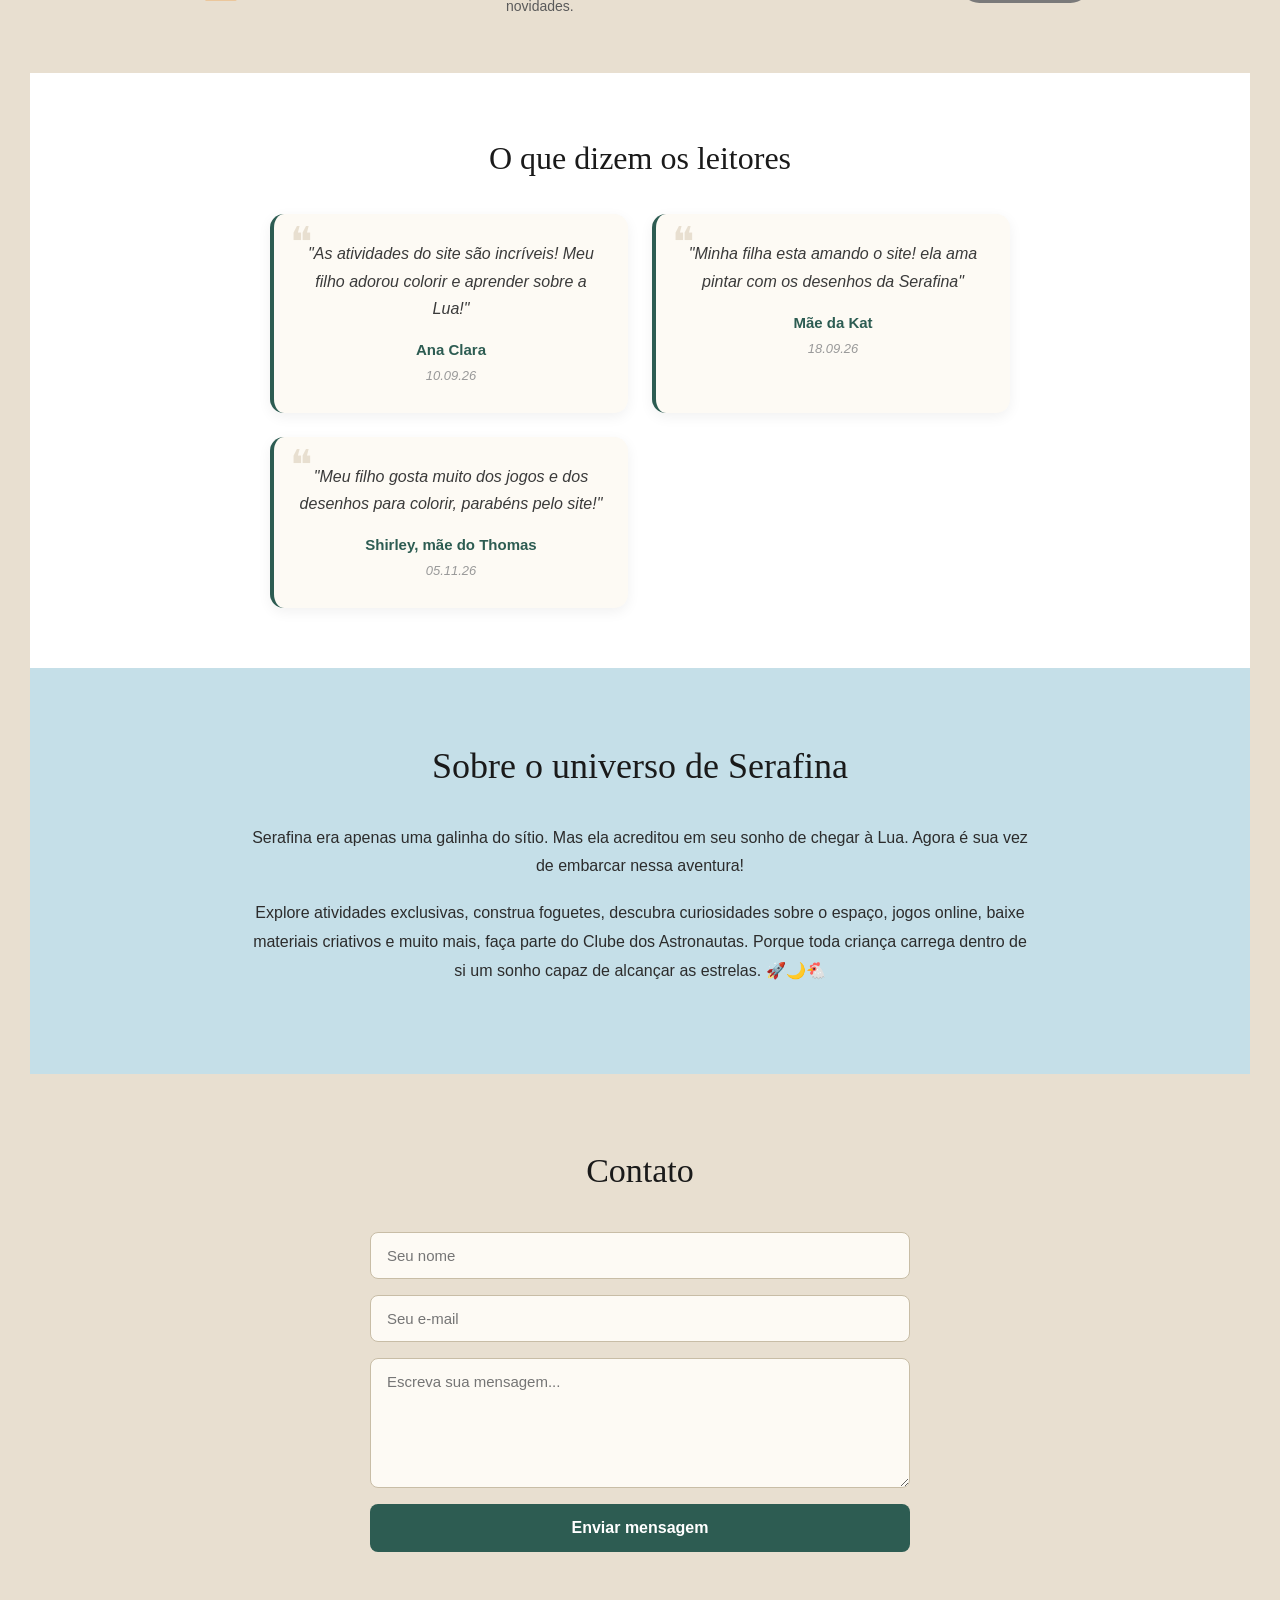
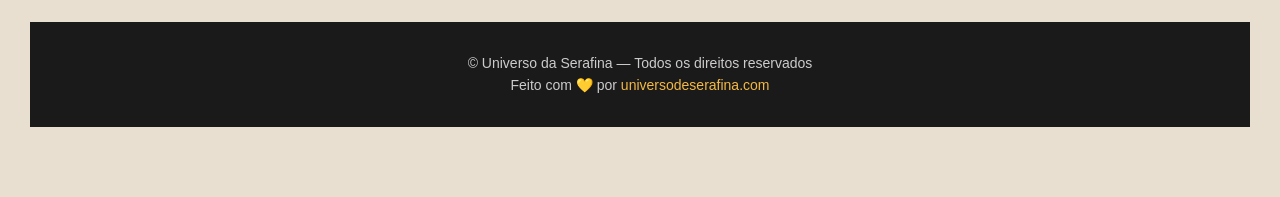
==== commit 65de9789: "Update index.html" ====
--- a/index.html
+++ b/index.html
@@ -71,19 +71,12 @@
     </div>
 
     <div class="card-atividade">
-     <div class="icone">▶️</div>
-      <h3>Universo de Serafina</h3>
-      <p>Assista aos vídeos, músicas e aventuras da galinha Serafina no nosso canal oficial do YouTube! Inscreva-se e acompanhe as novidades.</p>
-      <a href="desenhos.html" class="btn-card">Acessar o canal</a>
-    </div>
-    
-    <div class="card-atividade" style="max-width: 700px; margin: 0 auto; text-align: center;">
       <div class="icone">▶️</div>
       <h3>Universo de Serafina</h3>
       <p>Assista aos vídeos, músicas e aventuras da galinha Serafina no nosso canal oficial do YouTube! Inscreva-se e acompanhe as novidades.</p>
       <a href="https://www.youtube.com/@UniversodeSerafina" target="_blank" rel="noopener" class="btn-card">Acessar o canal</a>
-      
-
+    </div>
+       
 <!-- ========== DEPOIMENTOS ========== -->
 <section class="depoimento">
   <h2>O que dizem os leitores</h2>
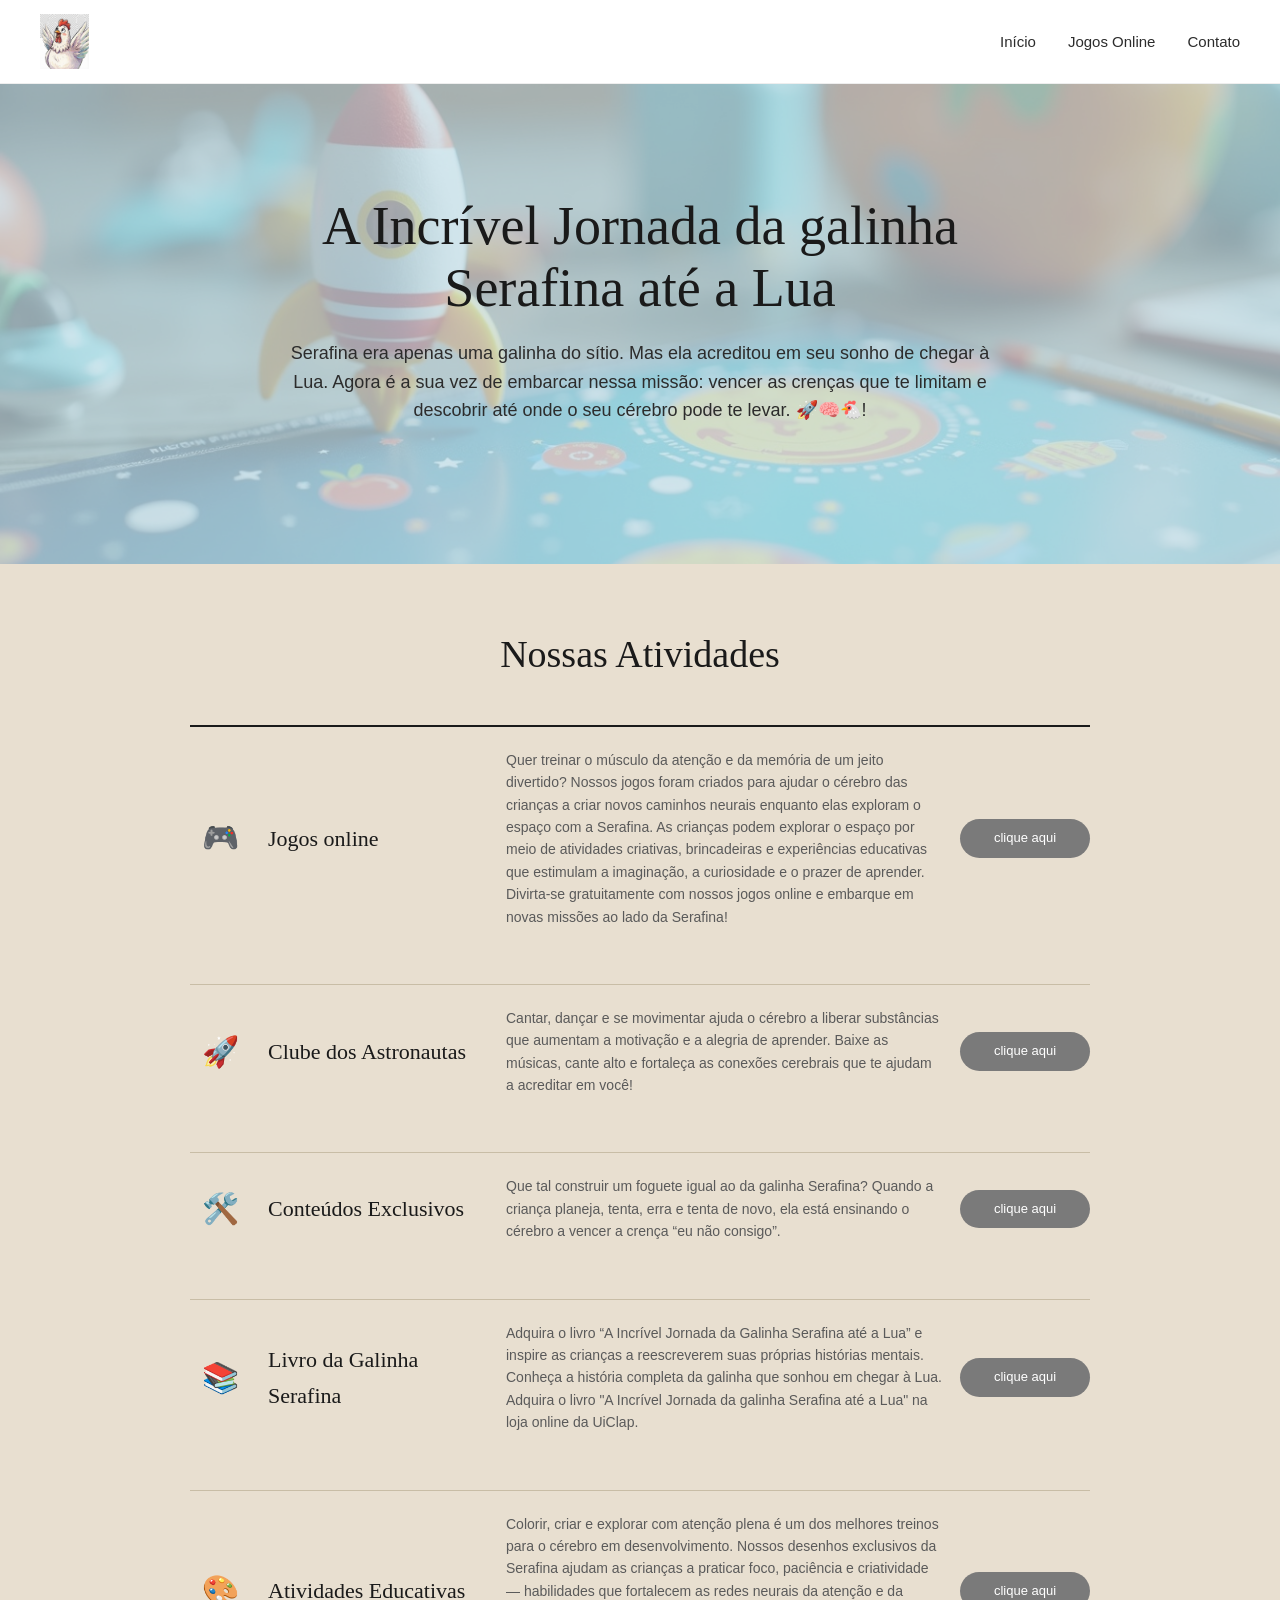
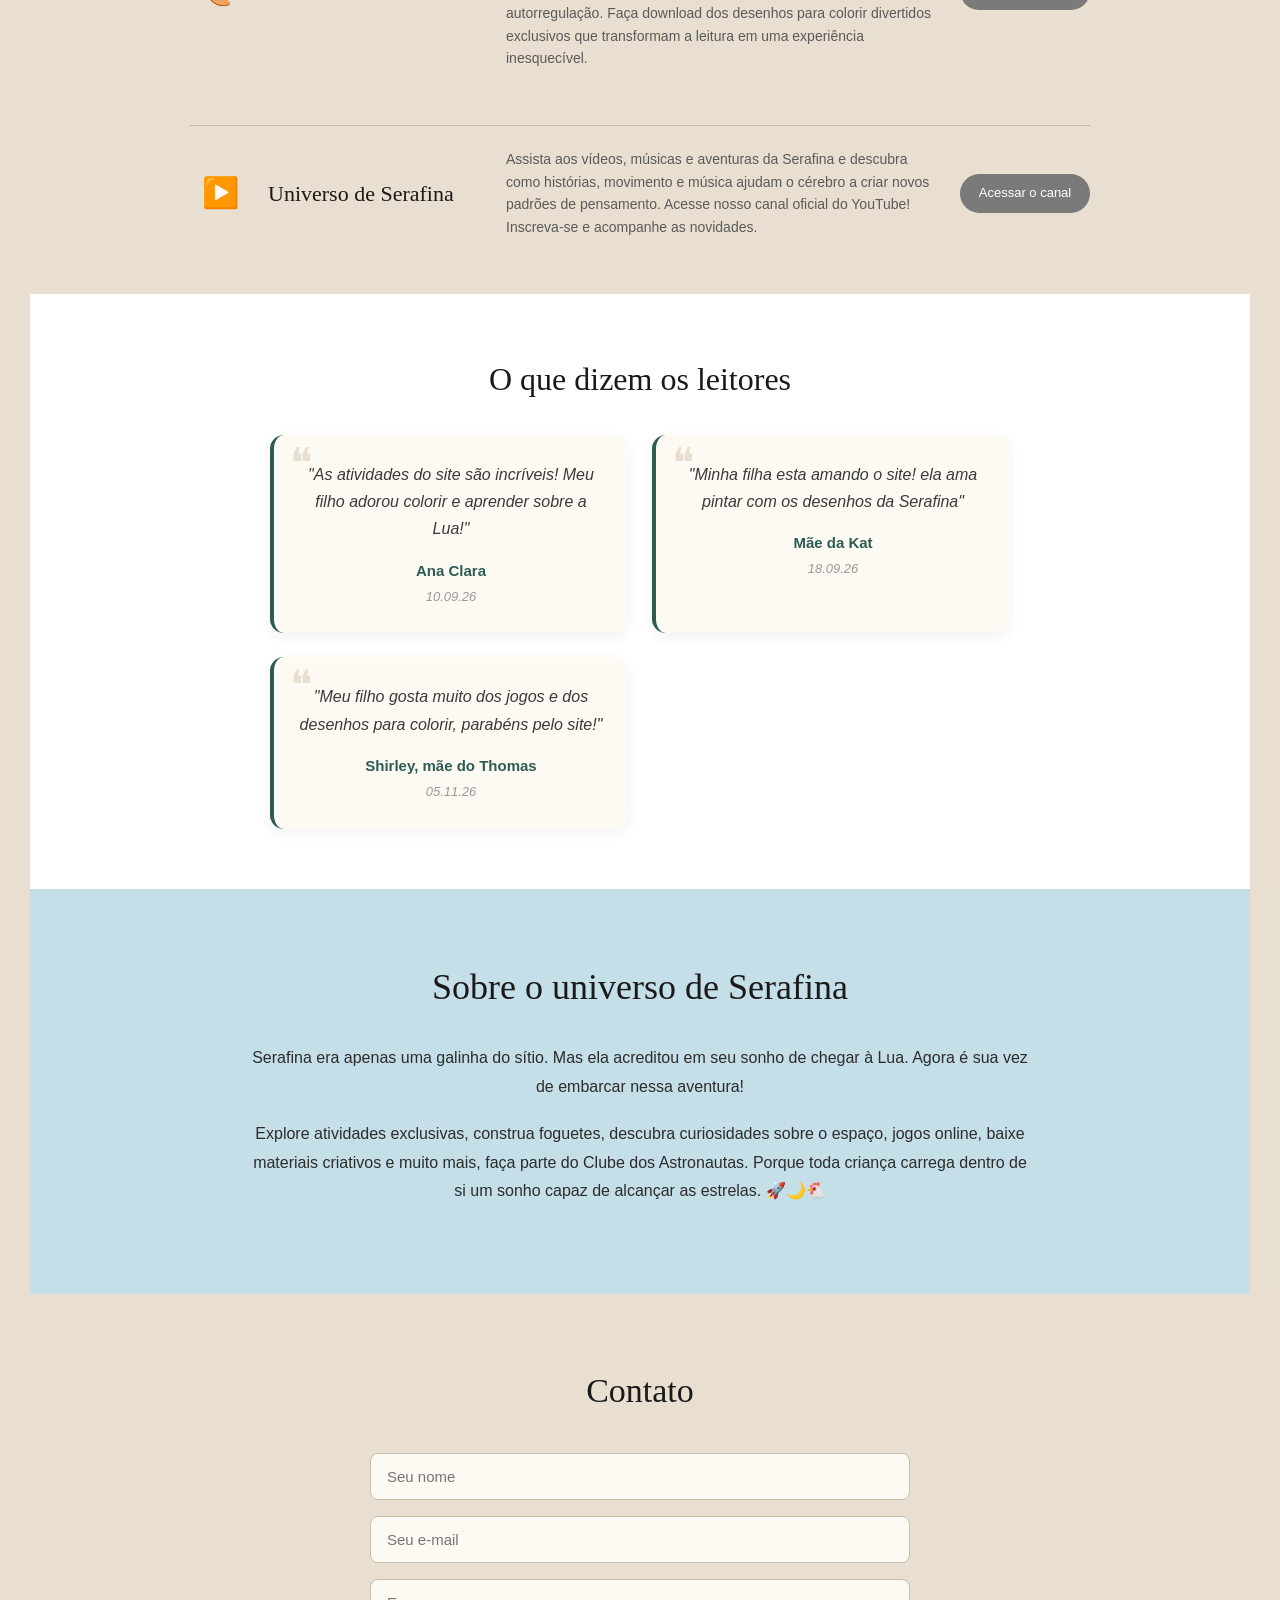
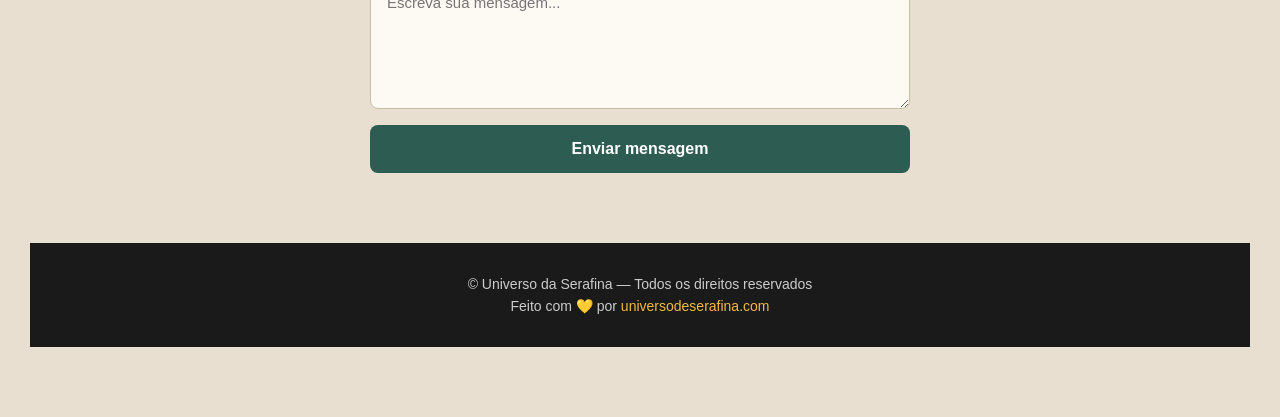
==== commit 032e919d: "Update index.html" ====
--- a/index.html
+++ b/index.html
@@ -27,7 +27,7 @@
   <section class="hero">
     <div class="hero-content">
       <h1>A Incrível Jornada da galinha Serafina até a Lua</h1>
-      <p>Serafina era apenas uma galinha do sítio. Mas ela acreditou em seu sonho de chegar à Lua. Agora é sua vez de embarcar nessa aventura!</p>
+      <p>Serafina era apenas uma galinha do sítio. Mas ela acreditou em seu sonho de chegar à Lua. Agora é a sua vez de embarcar nessa missão: vencer as crenças que te limitam e descobrir até onde o seu cérebro pode te levar. 🚀🧠🐔!</p>
     </div>
   </section>
 
@@ -38,42 +38,42 @@
     <div class="card-atividade">
       <div class="icone">🎮</div>
       <h3>Jogos online</h3>
-      <p>As crianças podem explorar o espaço por meio de atividades criativas, brincadeiras e experiências educativas que estimulam a imaginação, a curiosidade e o prazer de aprender. Divirta-se gratuitamente com nossos jogos online e embarque em novas missões ao lado da Serafina!</p>
+      <p>Quer treinar o músculo da atenção e da memória de um jeito divertido? Nossos jogos foram criados para ajudar o cérebro das crianças a criar novos caminhos neurais enquanto elas exploram o espaço com a Serafina. As crianças podem explorar o espaço por meio de atividades criativas, brincadeiras e experiências educativas que estimulam a imaginação, a curiosidade e o prazer de aprender. Divirta-se gratuitamente com nossos jogos online e embarque em novas missões ao lado da Serafina!</p>
       <a href="jogos.html" class="btn-card">clique aqui</a>
     </div>
 
     <div class="card-atividade">
       <div class="icone">🚀</div>
       <h3>Clube dos Astronautas</h3>
-      <p>A aventura está apenas começando. Cante e dance com a galinha Serafina e seus amigos! Ouça e baixe as músicas do sítio do Sr. Jaime.</p>
+      <p>Cantar, dançar e se movimentar ajuda o cérebro a liberar substâncias que aumentam a motivação e a alegria de aprender. Baixe as músicas, cante alto e fortaleça as conexões cerebrais que te ajudam a acreditar em você!</p>
       <a href="musicas.html" class="btn-card">clique aqui</a>
     </div>
 
     <div class="card-atividade">
       <div class="icone">🛠️</div>
       <h3>Conteúdos Exclusivos</h3>
-      <p>Que tal construir um foguete igual ao da galinha Serafina? Com algumas caixas de papelão e muita imaginação, você poderá criar uma nave incrível para brincar de explorar o espaço.</p>
+      <p>Que tal construir um foguete igual ao da galinha Serafina? Quando a criança planeja, tenta, erra e tenta de novo, ela está ensinando o cérebro a vencer a crença “eu não consigo”.</p>
       <a href="foguete.html" class="btn-card">clique aqui</a>
     </div>
 
     <div class="card-atividade">
       <div class="icone">📚</div>
       <h3>Livro da Galinha Serafina</h3>
-      <p>Conheça a história completa da galinha que sonhou em chegar à Lua. Adquira o livro "A Incrível Jornada da galinha Serafina até a Lua" na loja online da UiClap.</p>
+      <p>Adquira o livro “A Incrível Jornada da Galinha Serafina até a Lua” e inspire as crianças a reescreverem suas próprias histórias mentais. Conheça a história completa da galinha que sonhou em chegar à Lua. Adquira o livro "A Incrível Jornada da galinha Serafina até a Lua" na loja online da UiClap.</p>
       <a href="https://loja.uiclap.com/titulo/ua202649" target="_blank" rel="noopener" class="btn-card">clique aqui</a>
     </div>
 
     <div class="card-atividade">
       <div class="icone">🎨</div>
       <h3>Atividades Educativas</h3>
-      <p>No Universo da Serafina, as crianças podem continuar explorando o espaço por meio de atividades criativas e educativas. Faça download dos desenhos para colorir divertidos exclusivos que transformam a leitura em uma experiência inesquecível.</p>
+      <p>Colorir, criar e explorar com atenção plena é um dos melhores treinos para o cérebro em desenvolvimento. Nossos desenhos exclusivos da Serafina ajudam as crianças a praticar foco, paciência e criatividade — habilidades que fortalecem as redes neurais da atenção e da autorregulação. Faça download dos desenhos para colorir divertidos exclusivos que transformam a leitura em uma experiência inesquecível.</p>
       <a href="desenhos.html" class="btn-card">clique aqui</a>
     </div>
 
     <div class="card-atividade">
       <div class="icone">▶️</div>
       <h3>Universo de Serafina</h3>
-      <p>Assista aos vídeos, músicas e aventuras da galinha Serafina no nosso canal oficial do YouTube! Inscreva-se e acompanhe as novidades.</p>
+      <p>Assista aos vídeos, músicas e aventuras da Serafina e descubra como histórias, movimento e música ajudam o cérebro a criar novos padrões de pensamento. Acesse nosso canal oficial do YouTube! Inscreva-se e acompanhe as novidades.</p>
       <a href="https://www.youtube.com/@UniversodeSerafina" target="_blank" rel="noopener" class="btn-card">Acessar o canal</a>
     </div>
        
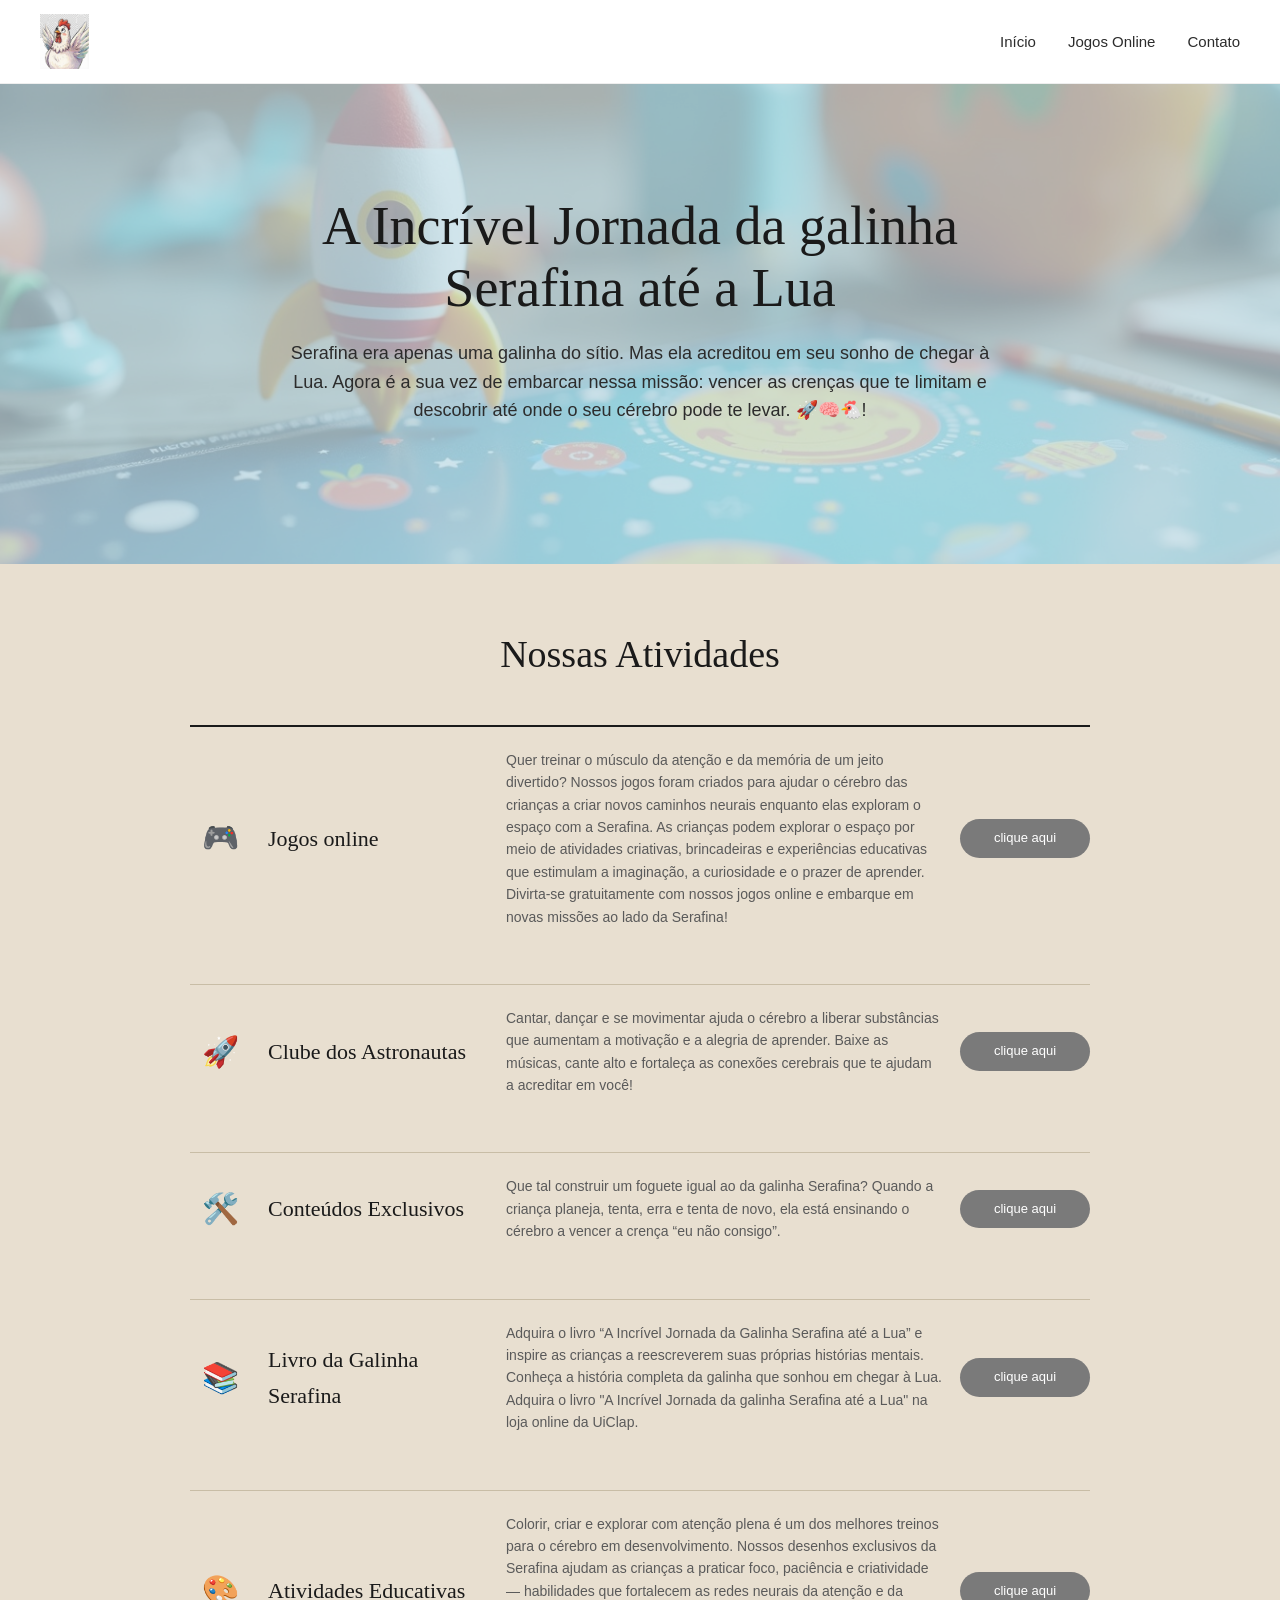
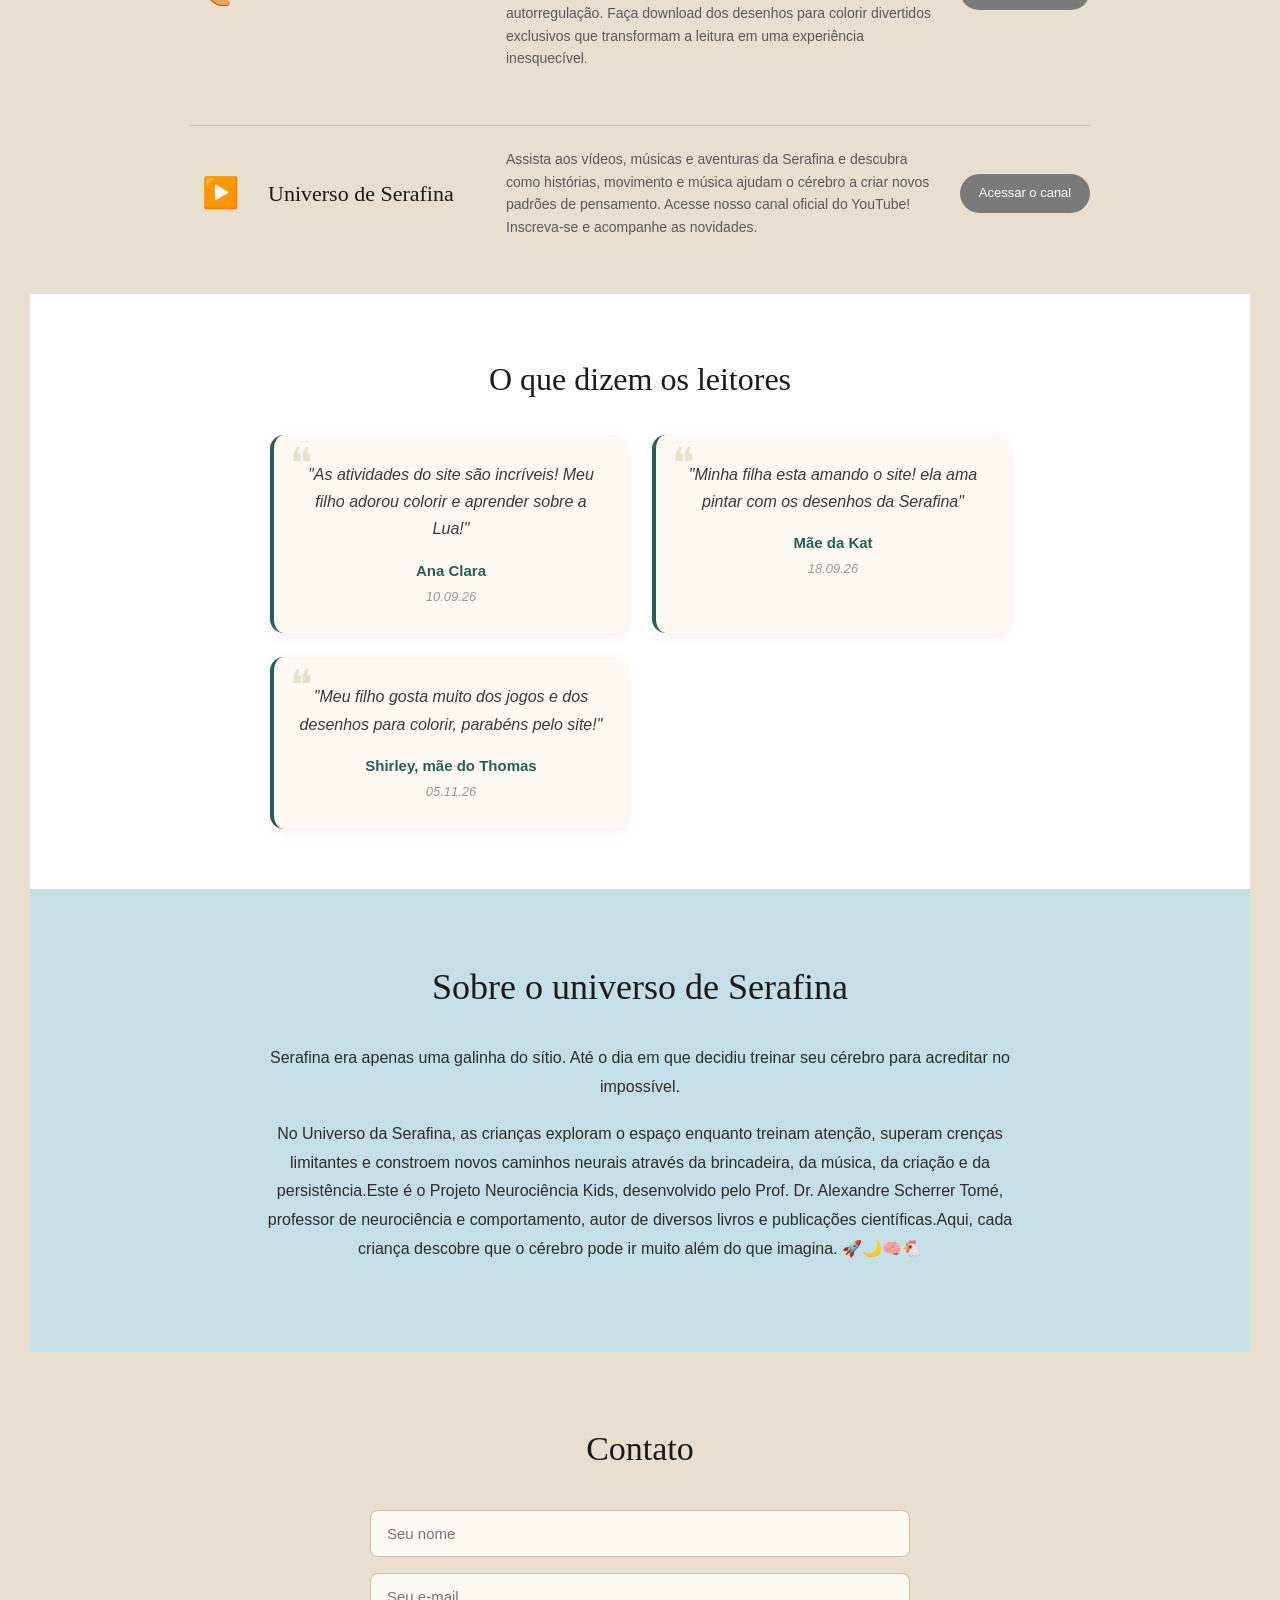
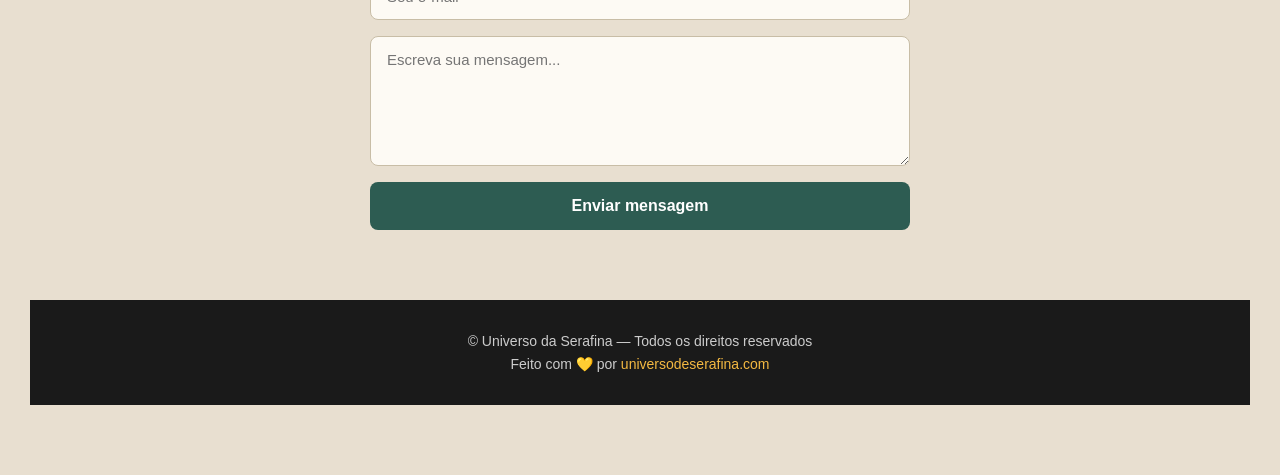
==== commit 6fd76fd4: "Update index.html" ====
--- a/index.html
+++ b/index.html
@@ -114,8 +114,8 @@
   <section class="sobre">
     <div class="sobre-content">
       <h2>Sobre o universo de Serafina</h2>
-      <p>Serafina era apenas uma galinha do sítio. Mas ela acreditou em seu sonho de chegar à Lua. Agora é sua vez de embarcar nessa aventura!</p>
-      <p>Explore atividades exclusivas, construa foguetes, descubra curiosidades sobre o espaço, jogos online, baixe materiais criativos e muito mais, faça parte do Clube dos Astronautas. Porque toda criança carrega dentro de si um sonho capaz de alcançar as estrelas. 🚀🌙🐔</p>
+      <p>Serafina era apenas uma galinha do sítio. Até o dia em que decidiu treinar seu cérebro para acreditar no impossível.</p>
+      <p>No Universo da Serafina, as crianças exploram o espaço enquanto treinam atenção, superam crenças limitantes e constroem novos caminhos neurais através da brincadeira, da música, da criação e da persistência.Este é o Projeto Neurociência Kids, desenvolvido pelo Prof. Dr. Alexandre Scherrer Tomé, professor de neurociência e comportamento, autor de diversos livros e publicações científicas.Aqui, cada criança descobre que o cérebro pode ir muito além do que imagina. 🚀🌙🧠🐔
     </div>
   </section>
 
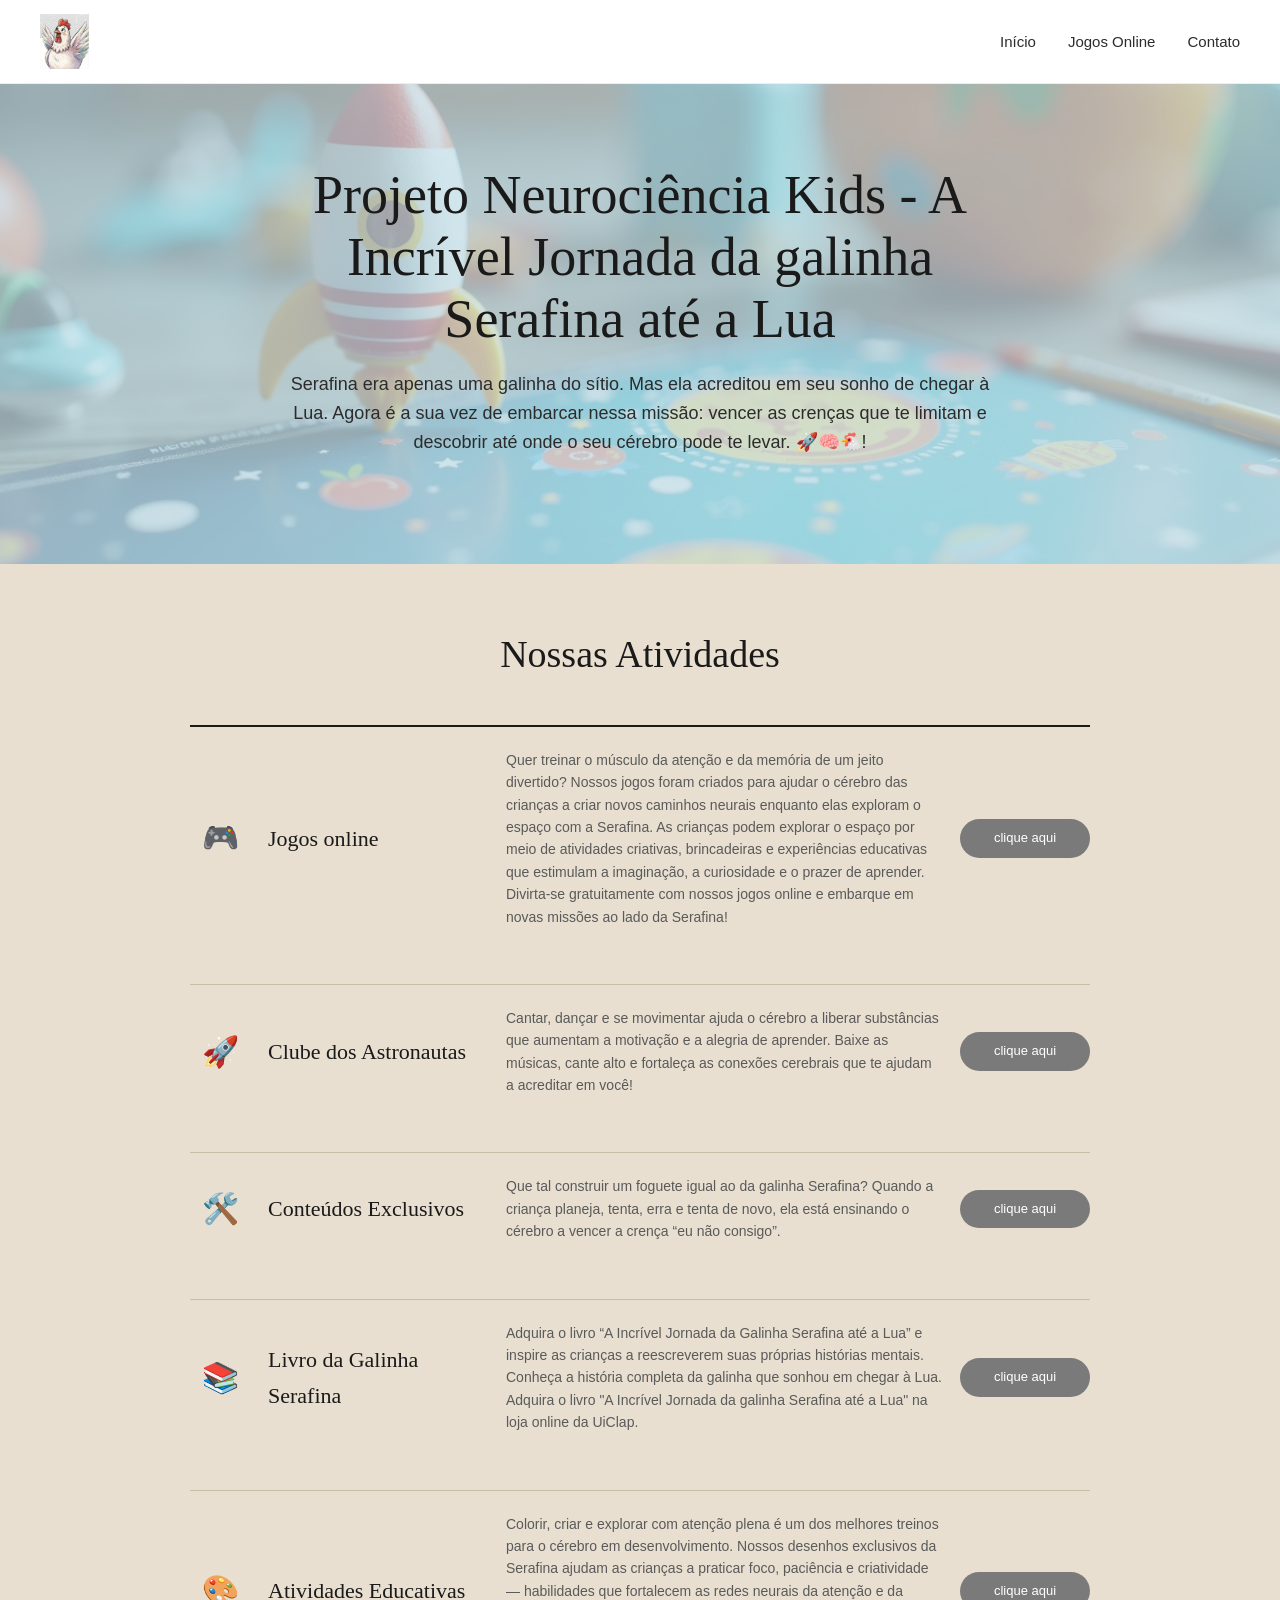
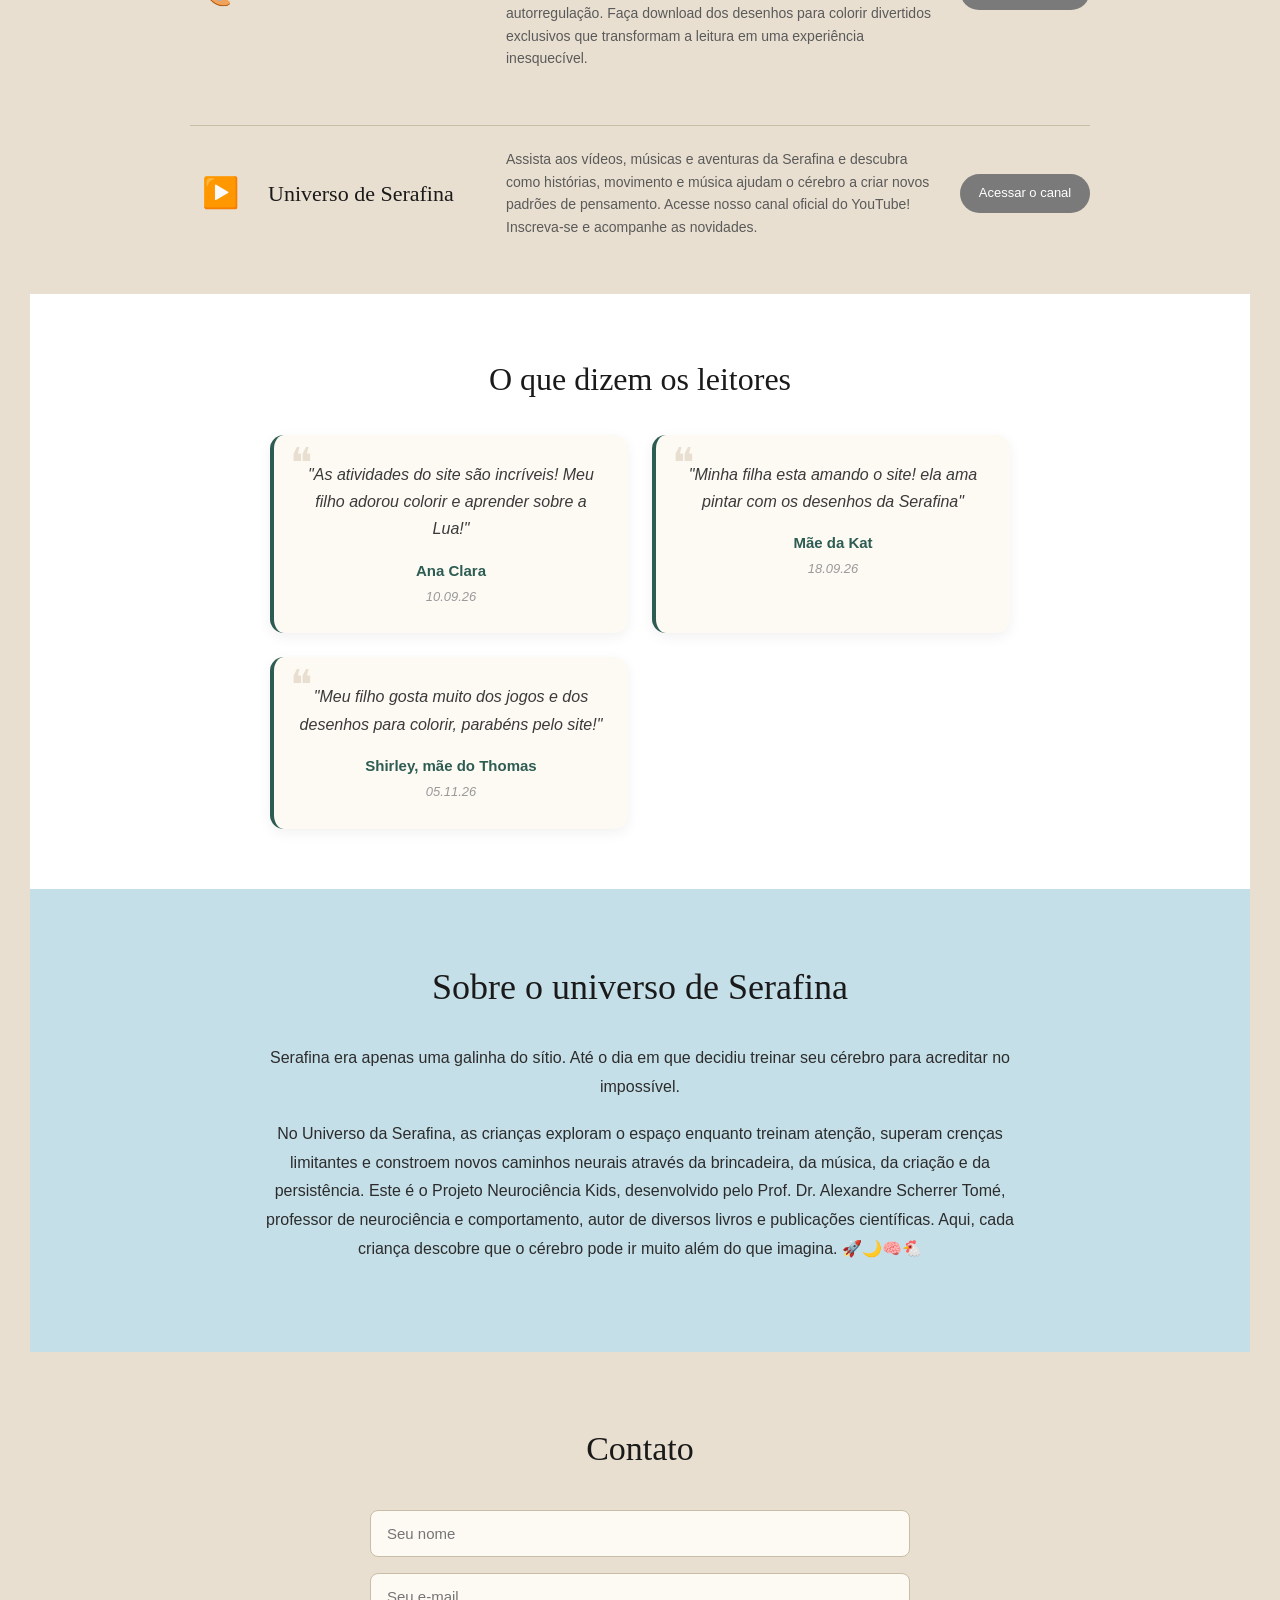
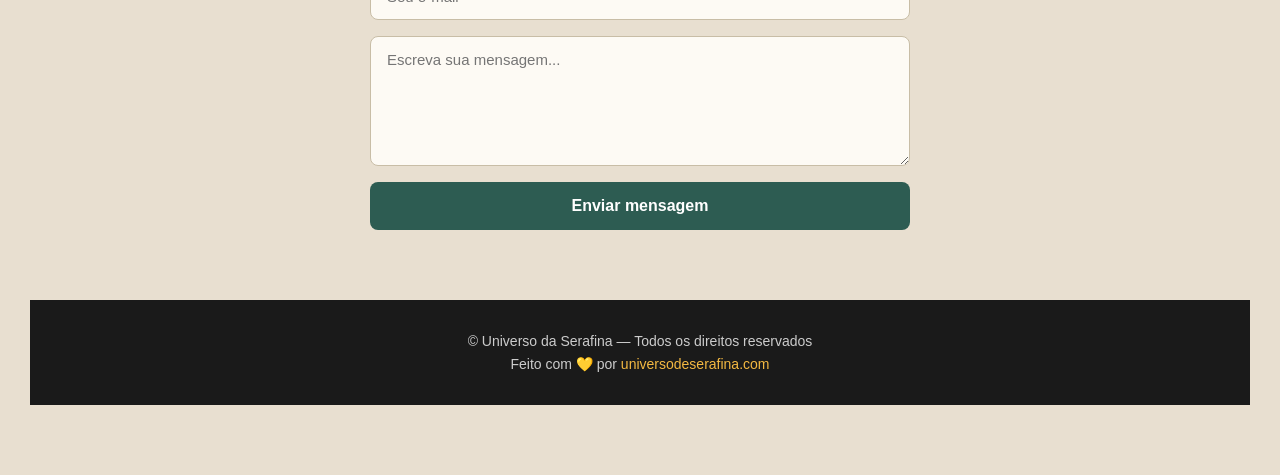
==== commit 6d92809d: "Update index.html" ====
--- a/index.html
+++ b/index.html
@@ -26,7 +26,7 @@
   <!-- ========== HERO ========== -->
   <section class="hero">
     <div class="hero-content">
-      <h1>A Incrível Jornada da galinha Serafina até a Lua</h1>
+      <h1>Projeto Neurociência Kids - A Incrível Jornada da galinha Serafina até a Lua</h1>
       <p>Serafina era apenas uma galinha do sítio. Mas ela acreditou em seu sonho de chegar à Lua. Agora é a sua vez de embarcar nessa missão: vencer as crenças que te limitam e descobrir até onde o seu cérebro pode te levar. 🚀🧠🐔!</p>
     </div>
   </section>
@@ -115,7 +115,7 @@
     <div class="sobre-content">
       <h2>Sobre o universo de Serafina</h2>
       <p>Serafina era apenas uma galinha do sítio. Até o dia em que decidiu treinar seu cérebro para acreditar no impossível.</p>
-      <p>No Universo da Serafina, as crianças exploram o espaço enquanto treinam atenção, superam crenças limitantes e constroem novos caminhos neurais através da brincadeira, da música, da criação e da persistência.Este é o Projeto Neurociência Kids, desenvolvido pelo Prof. Dr. Alexandre Scherrer Tomé, professor de neurociência e comportamento, autor de diversos livros e publicações científicas.Aqui, cada criança descobre que o cérebro pode ir muito além do que imagina. 🚀🌙🧠🐔
+      <p>No Universo da Serafina, as crianças exploram o espaço enquanto treinam atenção, superam crenças limitantes e constroem novos caminhos neurais através da brincadeira, da música, da criação e da persistência. Este é o Projeto Neurociência Kids, desenvolvido pelo Prof. Dr. Alexandre Scherrer Tomé, professor de neurociência e comportamento, autor de diversos livros e publicações científicas. Aqui, cada criança descobre que o cérebro pode ir muito além do que imagina. 🚀🌙🧠🐔
     </div>
   </section>
 
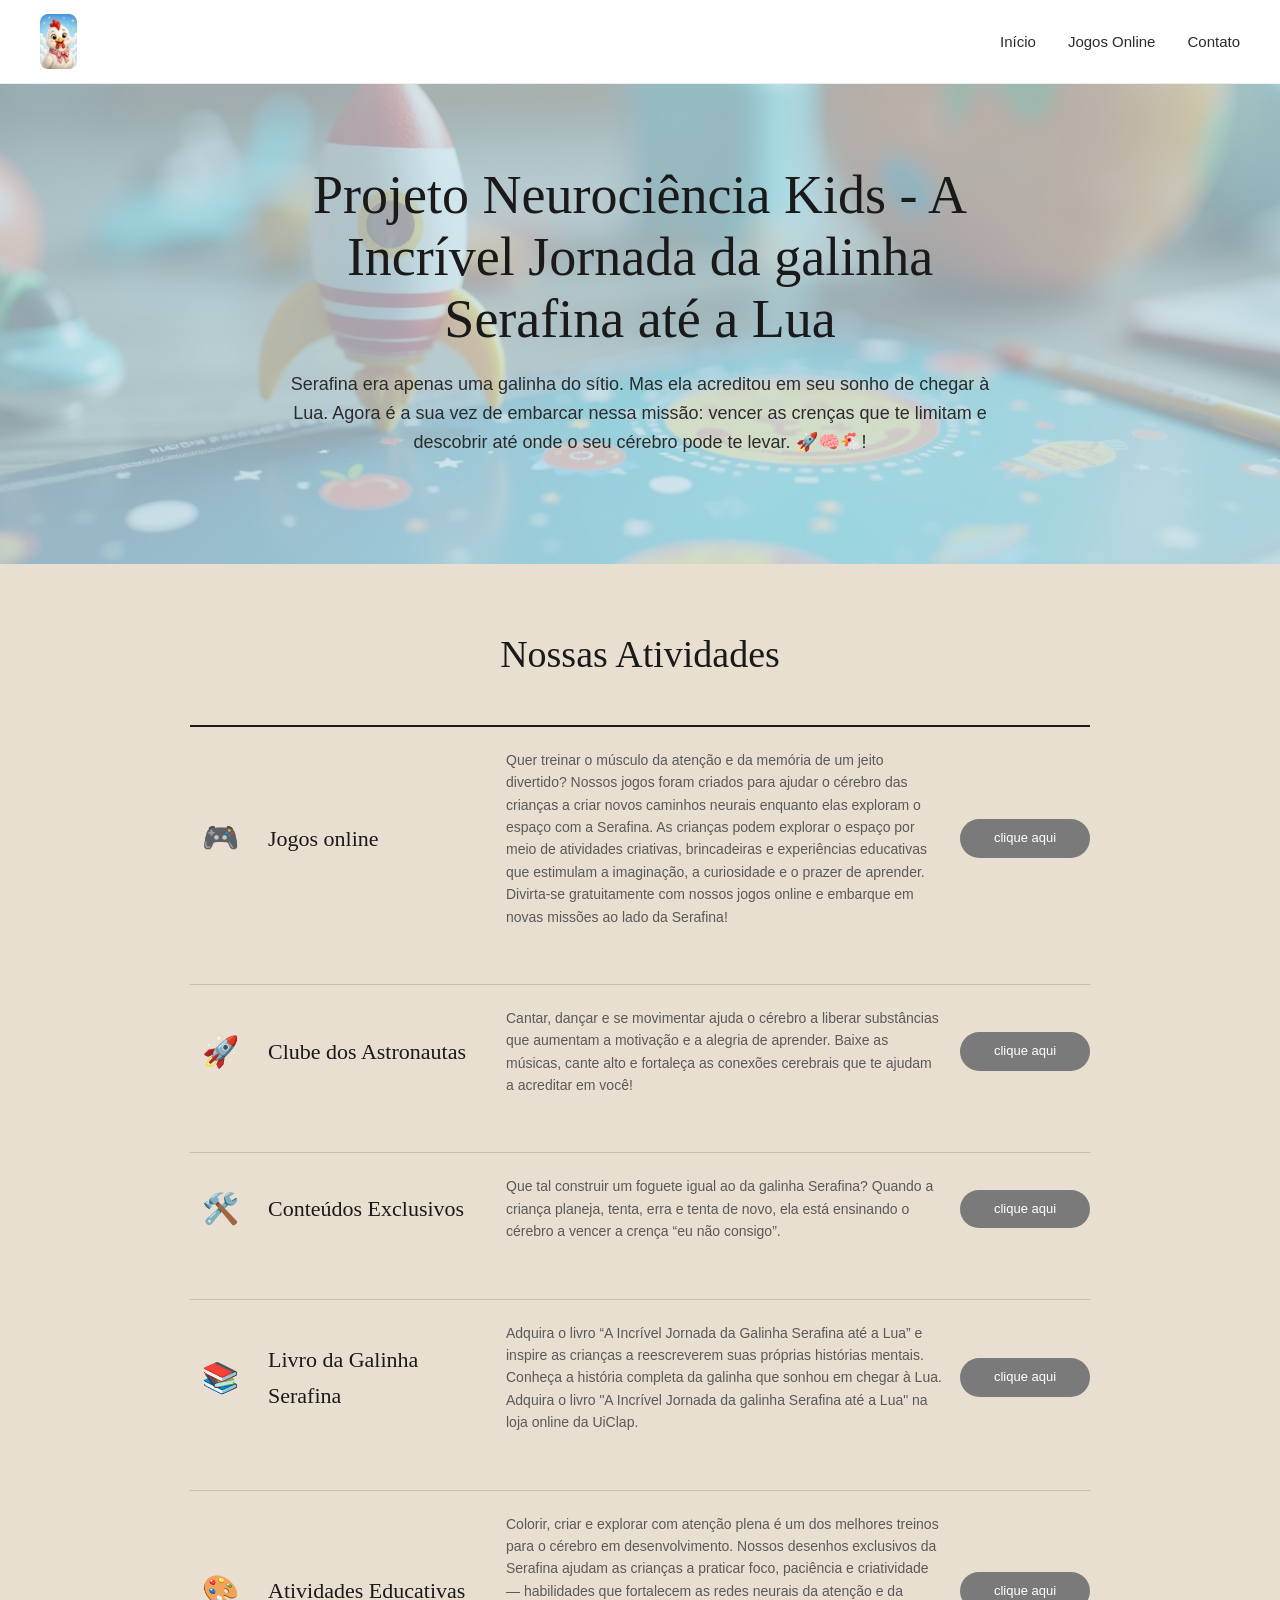
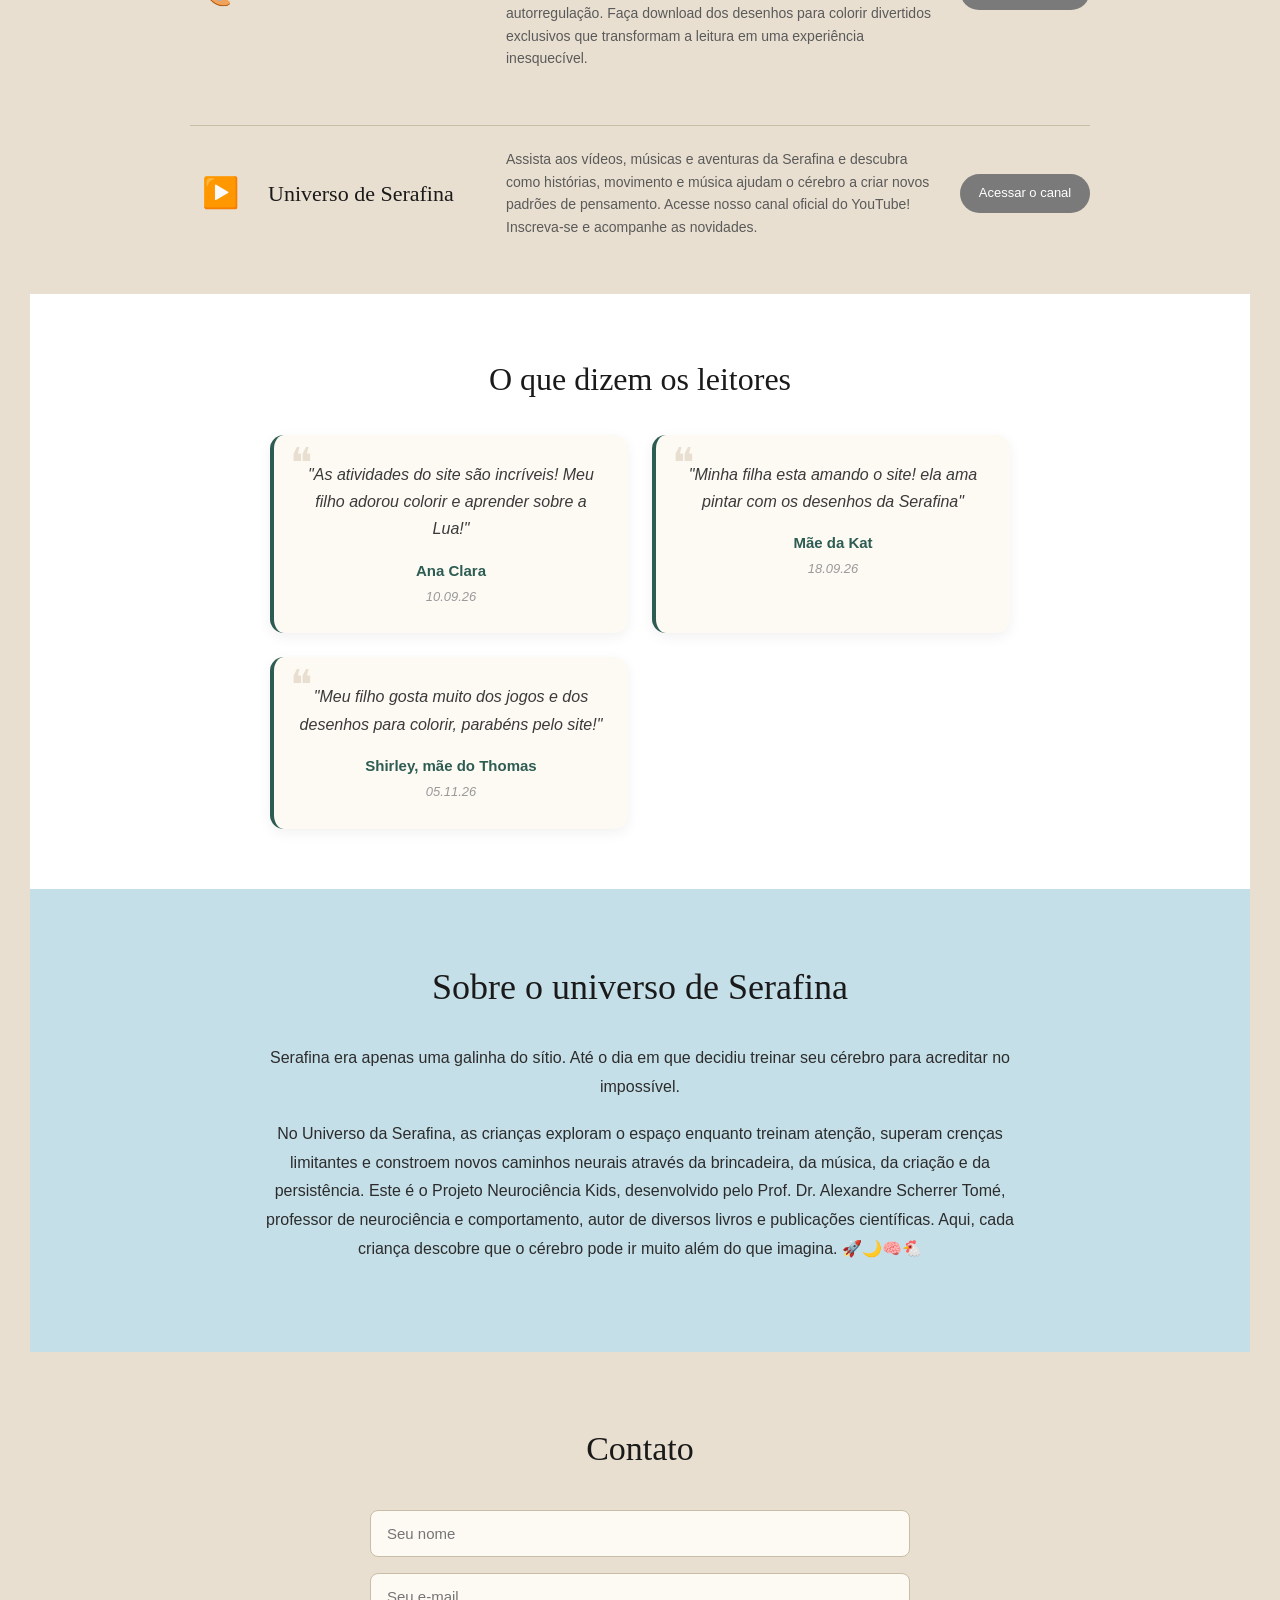
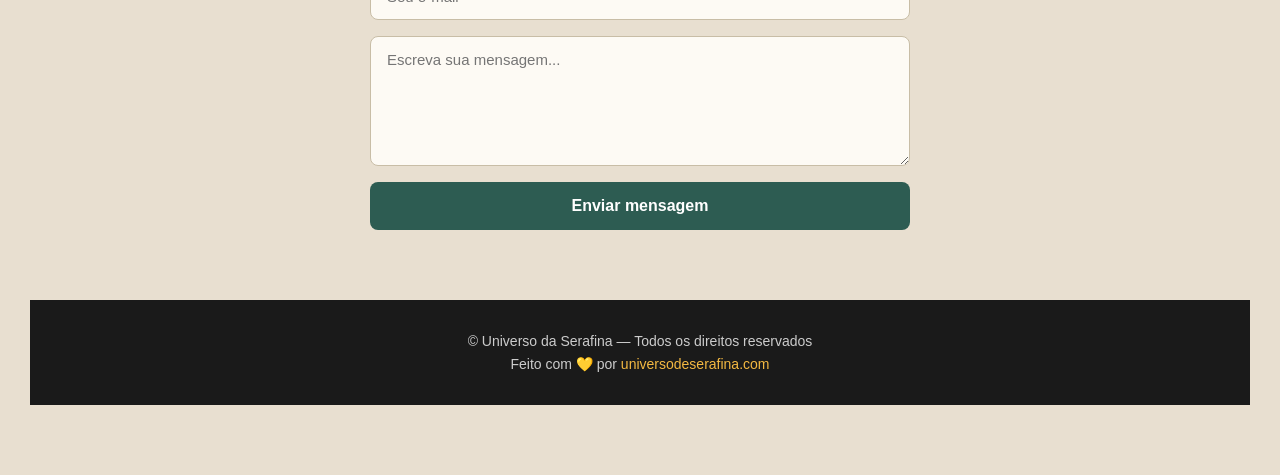
==== commit 0cfa012f: "Update index.html" ====
--- a/index.html
+++ b/index.html
@@ -12,7 +12,7 @@
   <!-- ========== HEADER ========== -->
   <header>
     <a href="index.html" class="logo">
-      <img src="imagens/logo.png" alt="Universo da Serafina">
+      <img src="imagens/logo.jpg" alt="Universo da Serafina">
     </a>
     <nav>
       <ul>
